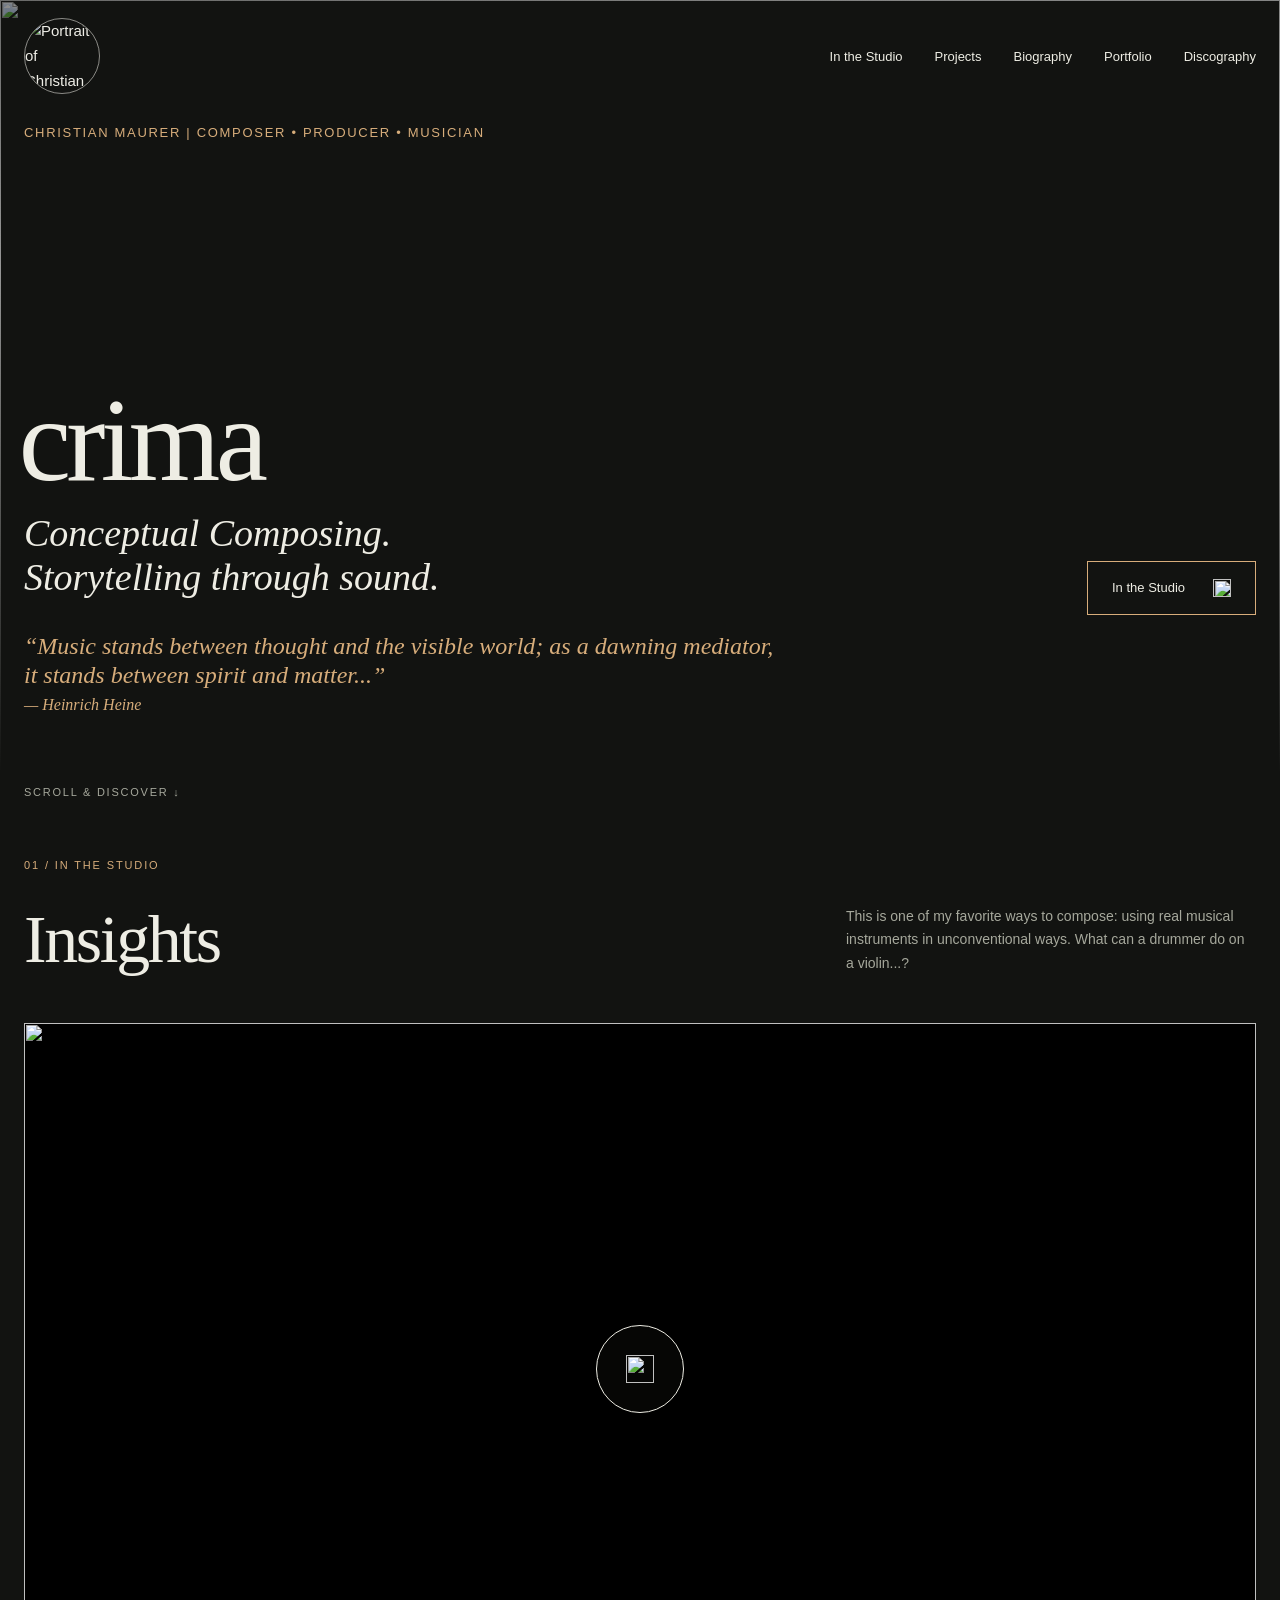
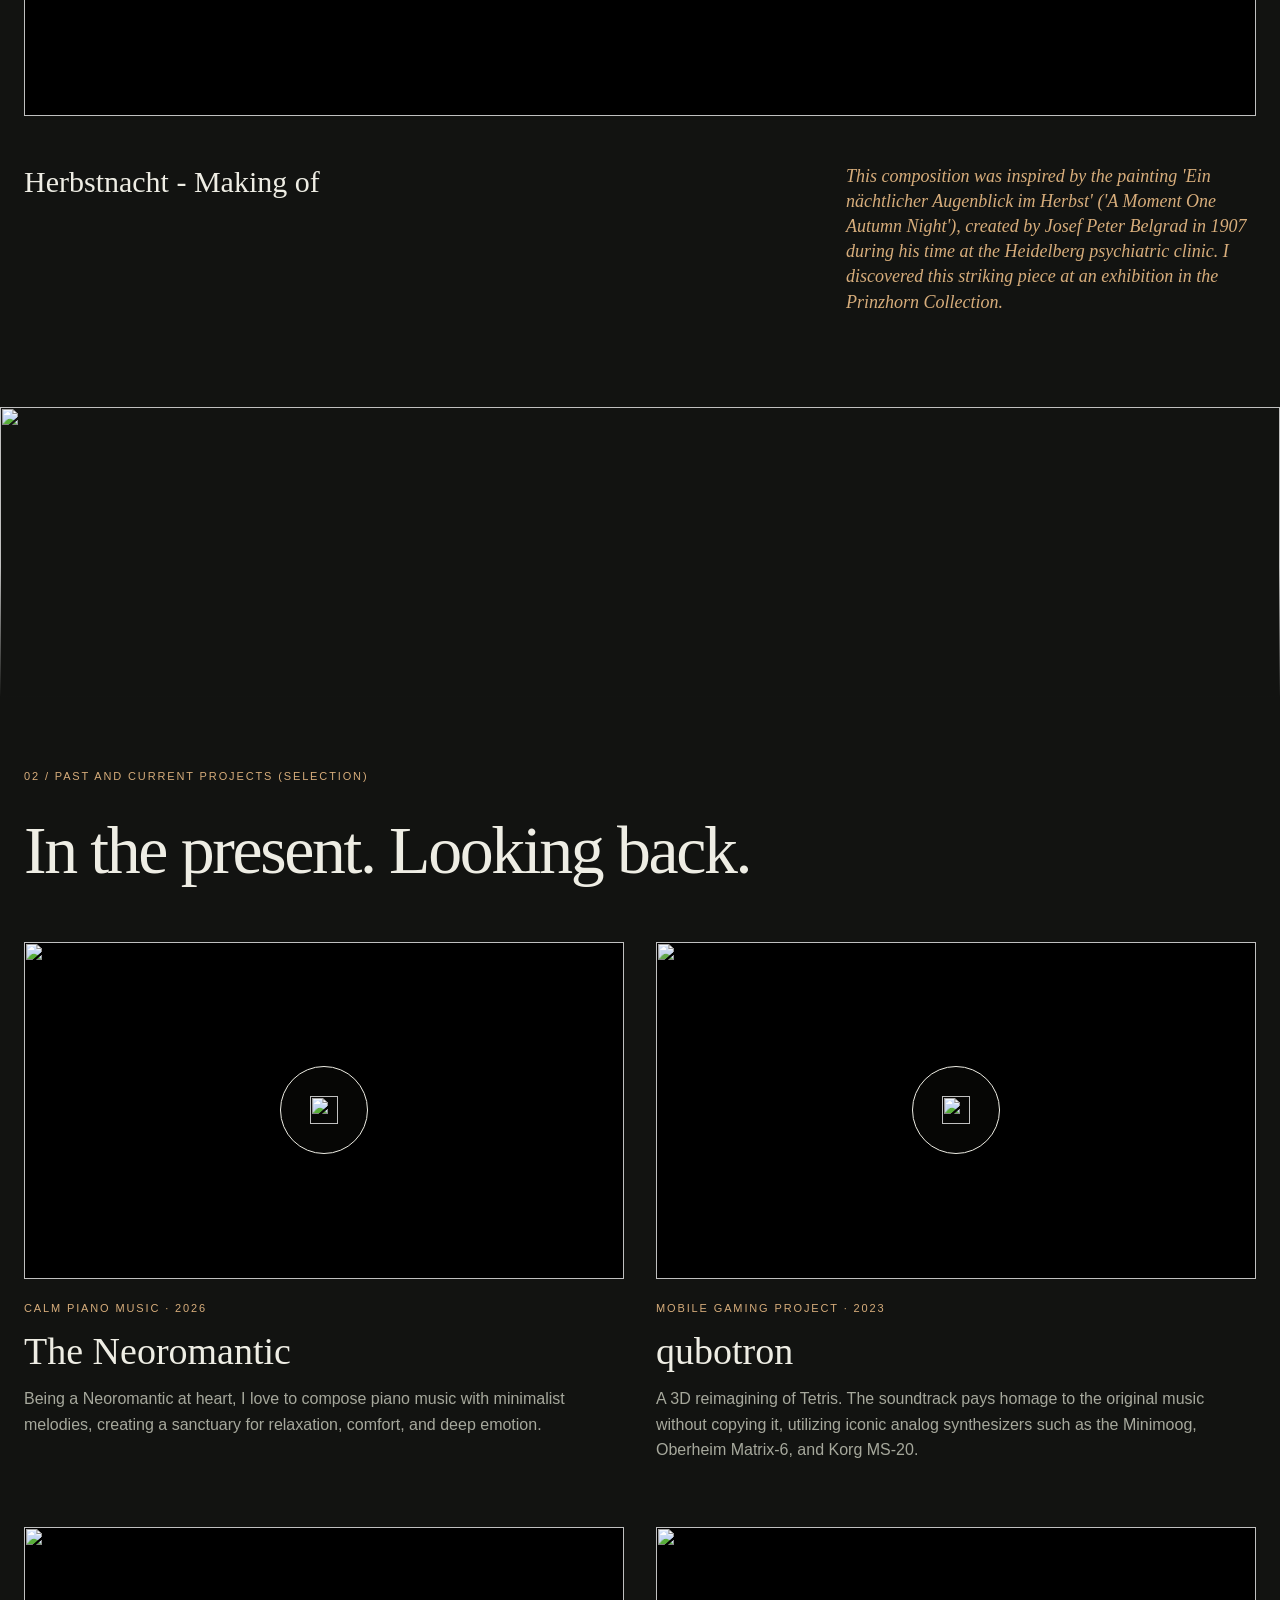
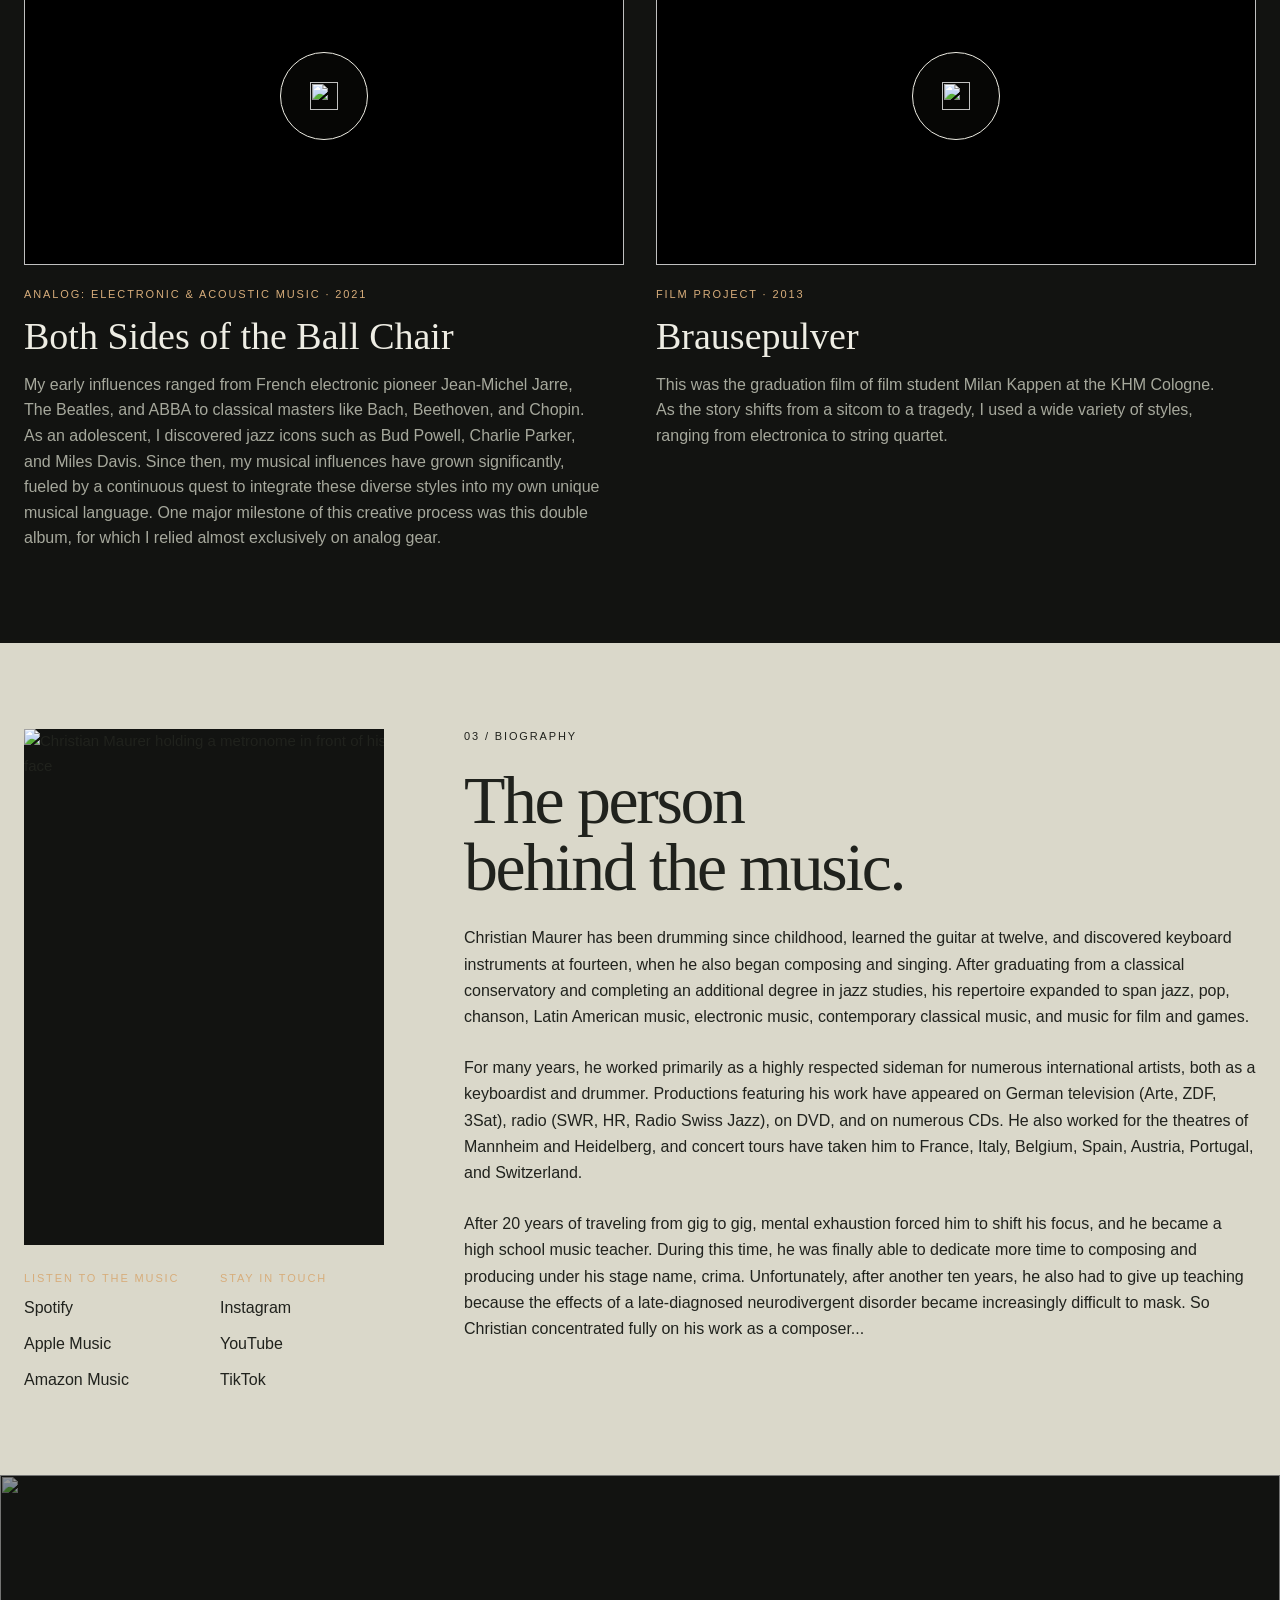
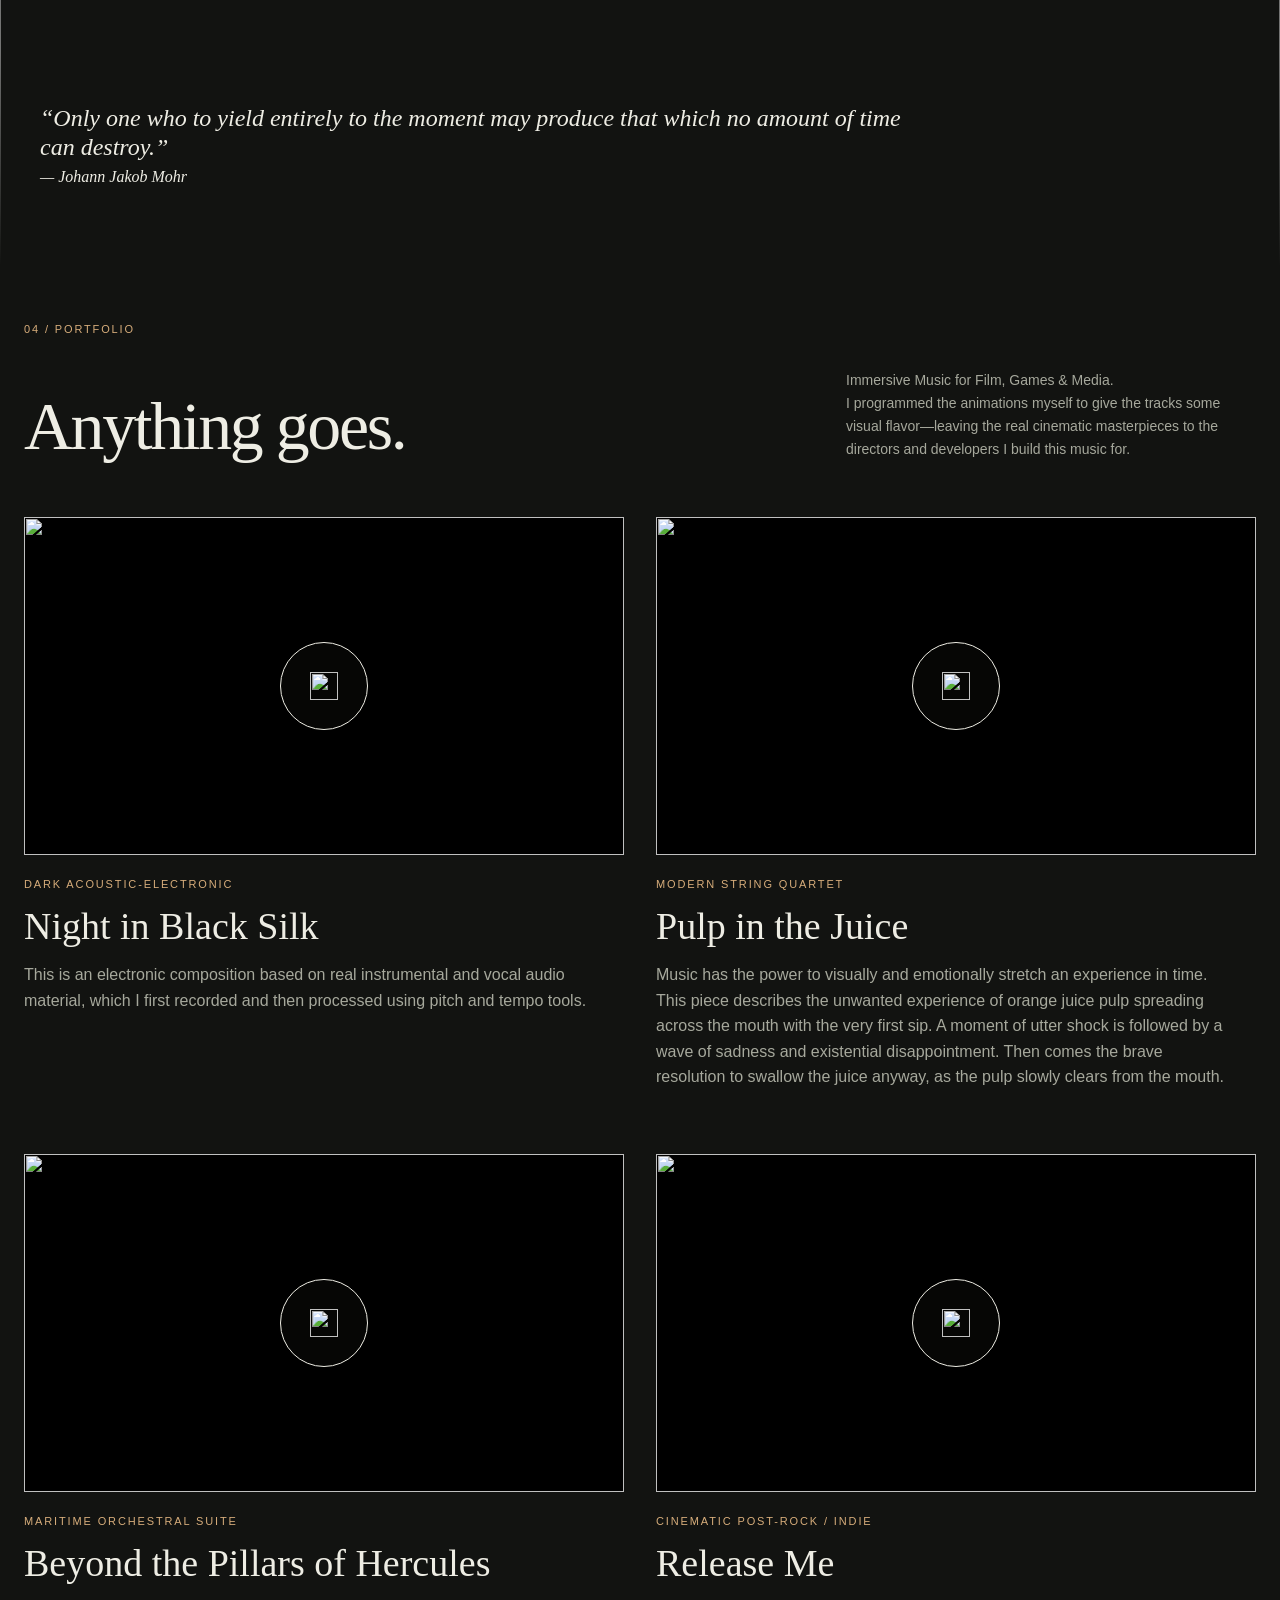
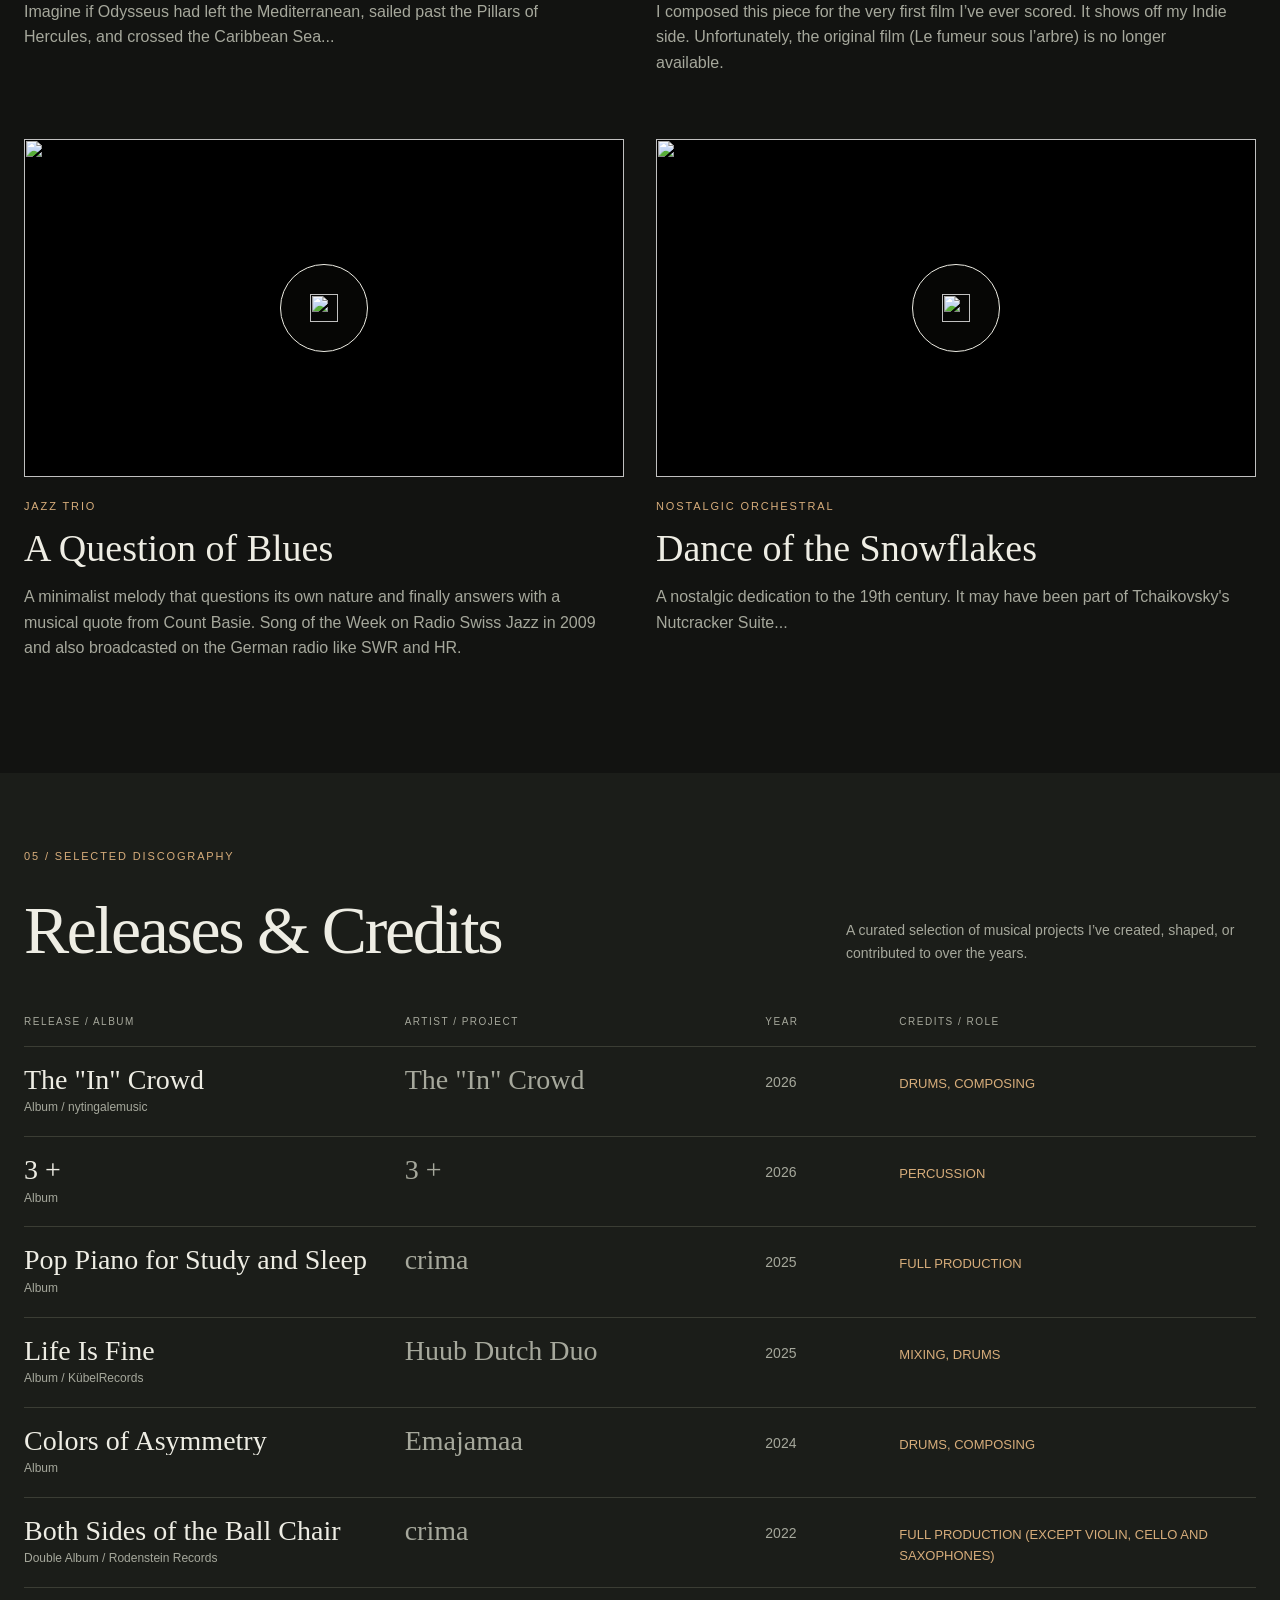
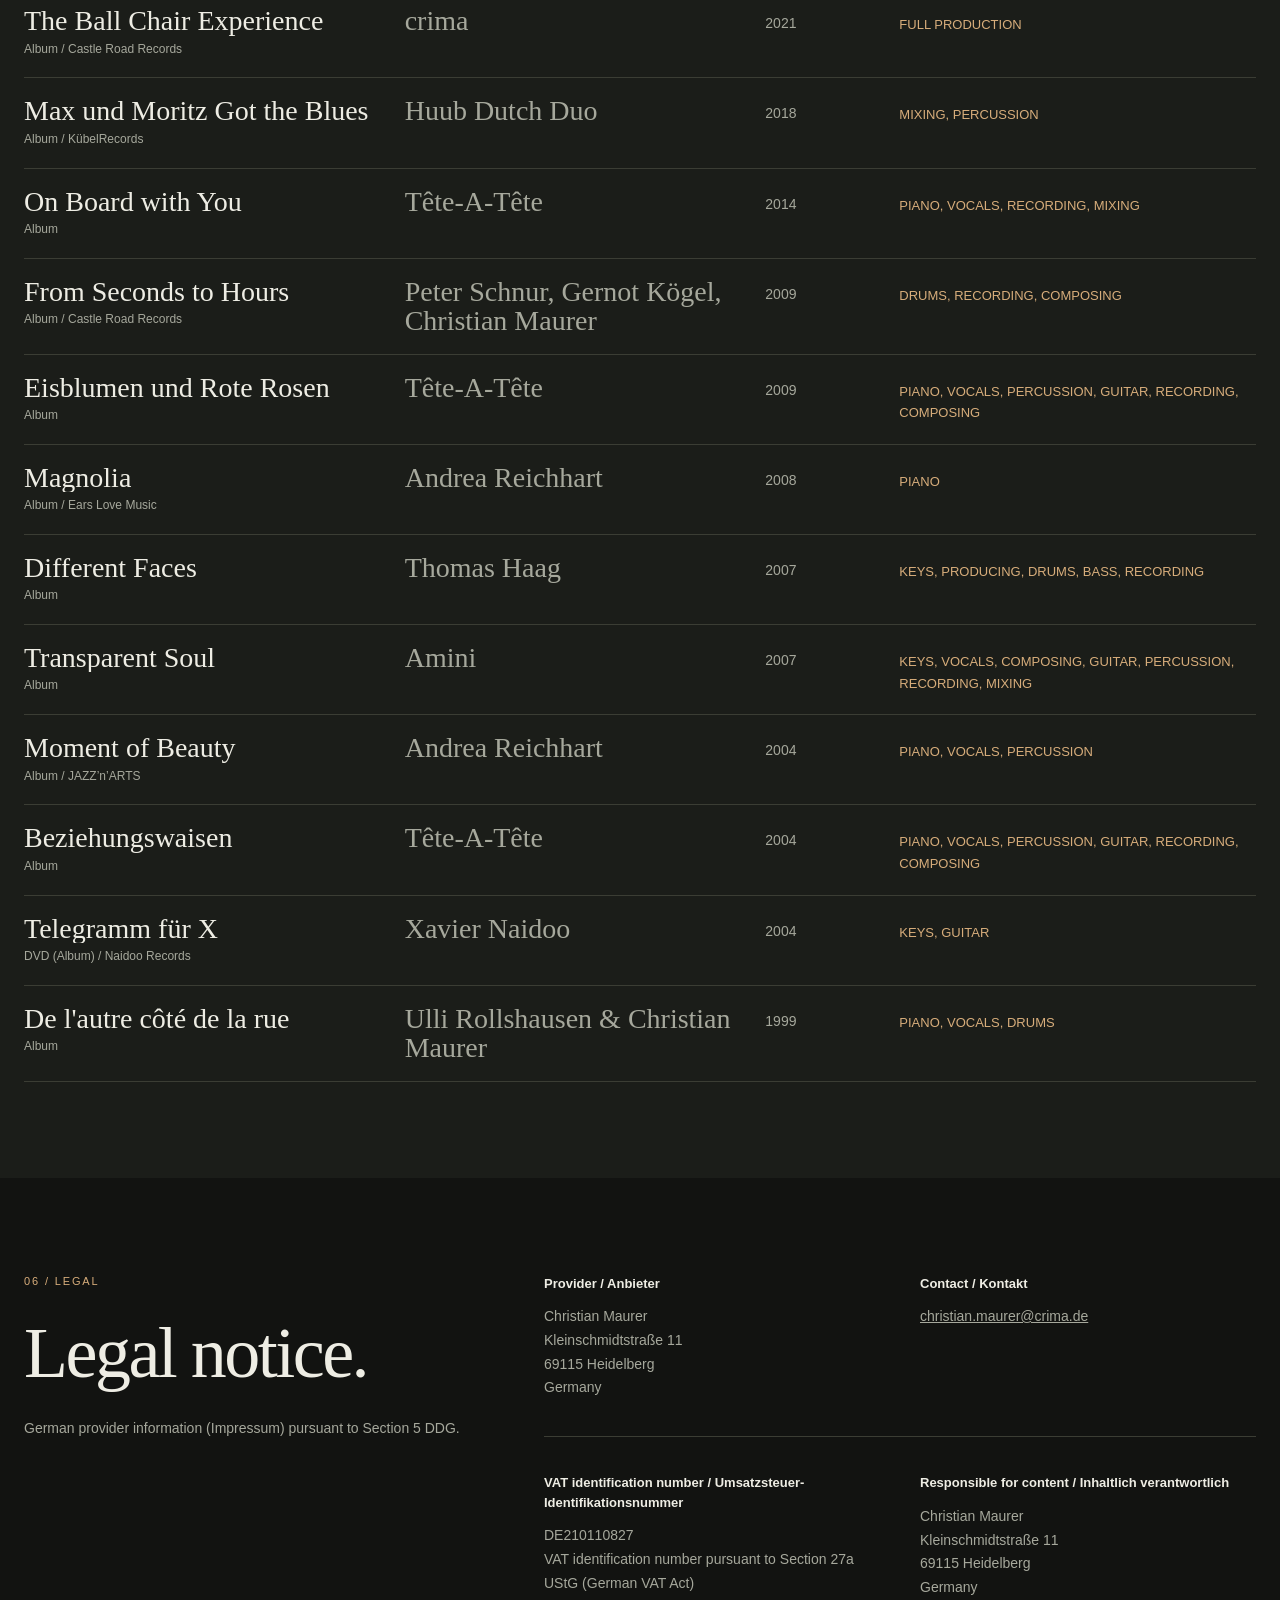
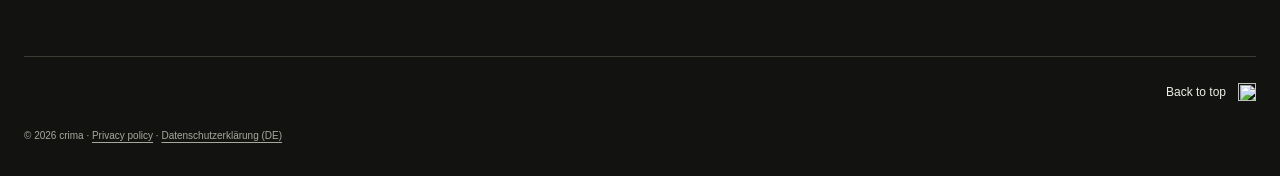
==== index.html @ 65643d14 "Add temporary website preview Co-authored-by: Copilot <223556219+Copilot@users.noreply.github.com>" ====
<!doctype html>
<html lang="en">
  <head>
    <meta charset="utf-8">
    <meta name="viewport" content="width=device-width, initial-scale=1">
    <meta name="theme-color" content="#121311">
    <meta name="description" content="Personal music portfolio — conceptual composing and storytelling through sound.">
    <title>crima — Conceptual Composing. Storytelling through sound.</title>
    <link rel="stylesheet" href="styles.css?v=10">
    <script src="script.js" defer></script>
  </head>
  <body>
    <a class="skip-link" href="#inhalt">Zum Inhalt springen</a>

    <header class="hero" id="start" lang="en">
      <img class="hero__image" src="assets/hero-crima.jpg" alt="" fetchpriority="high">
      <div class="hero__shade" aria-hidden="true"></div>
      <div class="container hero__container">
        <nav class="navigation" aria-label="Hauptnavigation">
          <a class="brand" href="#start" aria-label="crima — back to top">
            <img class="brand__portrait" src="assets/crima-logo-portrait.jpg" alt="Portrait of Christian Maurer" width="768" height="1002">
          </a>
          <button class="menu-toggle" type="button" aria-expanded="false" aria-controls="primary-navigation">
            <span class="menu-toggle__label">Menu</span>
            <span class="menu-toggle__icon" aria-hidden="true"></span>
          </button>
          <ul class="navigation__links" id="primary-navigation">
            <li><a href="#film">In the Studio</a></li>
            <li><a href="#projekte">Projects</a></li>
            <li><a href="#bio">Biography</a></li>
            <li><a href="#werke">Portfolio</a></li>
            <li><a href="#diskografie">Discography</a></li>
          </ul>
        </nav>

        <div class="hero__meta">
          <p class="eyebrow">Christian Maurer | Composer • Producer • Musician</p>
        </div>

        <div class="hero__content">
          <h1>crima</h1>
          <div class="hero__intro">
            <p class="hero__tagline">Conceptual Composing.<br>Storytelling through sound.</p>
            <a class="outline-link" href="#film">
              <span>In the Studio</span>
              <img src="assets/arrow-down.svg" alt="" width="18" height="18">
            </a>
          </div>
          <blockquote class="hero__quote">
            <p>“Music stands between thought and the visible world; as a dawning mediator, it stands between spirit and matter...”</p>
            <cite>— Heinrich Heine</cite>
          </blockquote>
        </div>

        <div class="hero__footer">
          <p class="eyebrow">Scroll &amp; discover ↓</p>
        </div>
      </div>
    </header>

    <main id="inhalt">
      <section class="section film-section" id="film" aria-labelledby="film-title">
        <div class="container section__inner">
          <div class="section-heading">
            <div class="section-heading__meta">
              <p class="eyebrow">01 / In the Studio</p>
            </div>
            <div class="section-heading__body">
              <h2 id="film-title">Insights</h2>
              <p class="section-heading__summary">This is one of my favorite ways to compose: using real musical instruments in unconventional ways. What can a drummer do on a violin...?</p>
            </div>
          </div>

          <figure class="video-card video-card--feature">
            <iframe
              class="video-card__embed"
              src="about:blank"
              data-src="https://www.youtube-nocookie.com/embed/HlyCycXH5Bg?si=7YZb_RPiESC3hC47"
              title="In the Studio — Christian Maurer"
              loading="lazy"
              referrerpolicy="strict-origin-when-cross-origin"
              allow="accelerometer; autoplay; clipboard-write; encrypted-media; gyroscope; picture-in-picture; web-share"
              allowfullscreen
            ></iframe>
            <button class="video-card__poster" type="button" aria-label="Herbstnacht - Making of abspielen">
              <img class="video-card__poster-image" src="assets/herbstnacht-thumbnail.jpg" alt="">
              <span class="video-card__poster-play" aria-hidden="true">
                <img src="assets/play.svg" alt="" width="28" height="28">
              </span>
            </button>
          </figure>

          <div class="film-description">
            <h3>Herbstnacht - Making of</h3>
            <p>This composition was inspired by the painting 'Ein nächtlicher Augenblick im Herbst' ('A Moment One Autumn Night'), created by Josef Peter Belgrad in 1907 during his time at the Heidelberg psychiatric clinic. I discovered this striking piece at an exhibition in the Prinzhorn Collection.</p>
          </div>
        </div>
      </section>

      <div class="studio-transition" aria-hidden="true">
        <img src="assets/studio-transition.jpg" alt="" loading="lazy">
      </div>

      <section class="projects-section" id="projekte" aria-labelledby="projects-title">
        <div class="container section section__inner project-overview">
          <div class="section-heading">
            <div class="section-heading__meta">
              <p class="eyebrow">02 / Past and current projects (selection)</p>
            </div>
            <div class="section-heading__body">
              <h2 id="projects-title">In the present. Looking back.</h2>
            </div>
          </div>

          <div class="card-grid">
            <article class="project-card">
              <figure class="video-card">
                <iframe
                  class="video-card__embed"
                  src="about:blank"
                  data-src="https://www.youtube-nocookie.com/embed/videoseries?si=hW_vy3C_l1W6oaj1&amp;list=PLBEN4zShga_C89szxIRHgNmx0QFlZnbOr"
                  title="The Neoromantic — calm piano music playlist"
                  loading="lazy"
                  referrerpolicy="strict-origin-when-cross-origin"
                  allow="accelerometer; autoplay; clipboard-write; encrypted-media; gyroscope; picture-in-picture; web-share"
                  allowfullscreen
                ></iframe>
                <img class="video-card__image" src="assets/neoromantic-preview.jpg" alt="" loading="lazy">
                <div class="video-card__shade" aria-hidden="true"></div>
                <p class="video-card__source"><span class="status-dot" aria-hidden="true"></span>YouTube · Playlist</p>
                <button class="video-card__poster video-card__poster--neoromantic" type="button" aria-label="Play The Neoromantic playlist">
                  <img class="video-card__poster-image" src="assets/neoromantic-preview.jpg" alt="">
                  <span class="video-card__poster-play" aria-hidden="true">
                    <img src="assets/play.svg" alt="" width="28" height="28">
                  </span>
                </button>
                <figcaption class="video-card__caption">
                  <span>Calm piano music</span>
                  <span class="accent">Play playlist</span>
                </figcaption>
              </figure>
              <div class="project-card__copy">
                <p class="eyebrow accent">calm piano music · 2026</p>
                <h3>The Neoromantic</h3>
                <p>Being a Neoromantic at heart, I love to compose piano music with minimalist melodies, creating a sanctuary for relaxation, comfort, and deep emotion.</p>
              </div>
            </article>
            <article class="project-card">
              <figure class="video-card">
                <iframe
                  class="video-card__embed"
                  src="about:blank"
                  data-src="https://www.youtube-nocookie.com/embed/ZngBzeOWm5U?si=WCOt0dvS9oBXaQ9X"
                  title="qubotron — 3D Tetris gameplay"
                  loading="lazy"
                  referrerpolicy="strict-origin-when-cross-origin"
                  allow="accelerometer; autoplay; clipboard-write; encrypted-media; gyroscope; picture-in-picture; web-share"
                  allowfullscreen
                ></iframe>
                <button class="video-card__poster video-card__poster--qubotron" type="button" aria-label="Play qubotron video">
                  <img class="video-card__poster-image" src="assets/qubotron-gameplay-preview.jpg" alt="">
                  <span class="video-card__poster-play" aria-hidden="true">
                    <img src="assets/play.svg" alt="" width="28" height="28">
                  </span>
                </button>
              </figure>
              <div class="project-card__copy">
                <p class="eyebrow accent">mobile gaming project · 2023</p>
                <h3>qubotron</h3>
                <p>A 3D reimagining of Tetris. The soundtrack pays homage to the original music without copying it, utilizing iconic analog synthesizers such as the Minimoog, Oberheim Matrix-6, and Korg MS-20.</p>
              </div>
            </article>
            <article class="project-card">
              <figure class="video-card">
                <iframe
                  class="video-card__embed"
                  src="about:blank"
                  data-src="https://www.youtube-nocookie.com/embed/fP5TuB0B-_c?si=sFOogMcaSspt3-tk"
                  title="Both Sides of the Ball Chair — electronic and acoustic music"
                  loading="lazy"
                  referrerpolicy="strict-origin-when-cross-origin"
                  allow="accelerometer; autoplay; clipboard-write; encrypted-media; gyroscope; picture-in-picture; web-share"
                  allowfullscreen
                ></iframe>
                <button class="video-card__poster video-card__poster--ball-chair" type="button" aria-label="Play Both Sides of the Ball Chair">
                  <img class="video-card__poster-image" src="assets/both-sides-ms-20-thumbnail.jpg" alt="">
                  <span class="video-card__poster-play" aria-hidden="true">
                    <img src="assets/play.svg" alt="" width="28" height="28">
                  </span>
                </button>
              </figure>
              <div class="project-card__copy">
                <p class="eyebrow accent">Analog: Electronic &amp; Acoustic Music · 2021</p>
                <h3>Both Sides of the Ball Chair</h3>
                <p>My early influences ranged from French electronic pioneer Jean-Michel Jarre, The Beatles, and ABBA to classical masters like Bach, Beethoven, and Chopin. As an adolescent, I discovered jazz icons such as Bud Powell, Charlie Parker, and Miles Davis. Since then, my musical influences have grown significantly, fueled by a continuous quest to integrate these diverse styles into my own unique musical language. One major milestone of this creative process was this double album, for which I relied almost exclusively on analog gear.</p>
              </div>
            </article>
            <article class="project-card">
              <figure class="video-card">
                <iframe
                  class="video-card__embed"
                  src="about:blank"
                  data-src="https://www.youtube-nocookie.com/embed/ZOu_hsJtf1M?si=MnjaZA000zxfHxPE"
                  title="Brausepulver — film project"
                  loading="lazy"
                  referrerpolicy="strict-origin-when-cross-origin"
                  allow="accelerometer; autoplay; clipboard-write; encrypted-media; gyroscope; picture-in-picture; web-share"
                  allowfullscreen
                ></iframe>
                <button class="video-card__poster video-card__poster--brausepulver" type="button" aria-label="Play Brausepulver">
                  <img class="video-card__poster-image" src="assets/brausepulver-thumbnail.jpg" alt="">
                  <span class="video-card__poster-play" aria-hidden="true">
                    <img src="assets/play.svg" alt="" width="28" height="28">
                  </span>
                </button>
              </figure>
              <div class="project-card__copy">
                <p class="eyebrow accent">film project · 2013</p>
                <h3>Brausepulver</h3>
                <p>This was the graduation film of film student Milan Kappen at the KHM Cologne. As the story shifts from a sitcom to a tragedy, I used a wide variety of styles, ranging from electronica to string quartet.</p>
              </div>
            </article>
          </div>
        </div>
      </section>

      <section class="bio-section" id="bio" aria-labelledby="bio-title">
        <div class="container bio-section__inner">
          <div class="bio-section__visual">
            <figure class="portrait">
              <img src="assets/bio-portrait-metrum.jpg" alt="Christian Maurer holding a metronome in front of his face" loading="lazy">
            </figure>
            <div class="bio-section__links">
              <div class="platform-groups">
                <div>
                  <h3 class="eyebrow">Listen to the music</h3>
                  <ul class="platform-list" aria-label="Streaming platforms">
                    <li><a href="https://open.spotify.com/intl-de/artist/08cKqXYDHUqnKJzHwQuXWi?si=9sCFhIEXRrGIAS50RWeADA" target="_blank" rel="noopener noreferrer"><span>Spotify</span><img src="assets/arrow-up-right.svg" alt="" width="17" height="17"></a></li>
                    <li><a href="https://music.apple.com/us/artist/crima/275674309" target="_blank" rel="noopener noreferrer"><span>Apple Music</span><img src="assets/arrow-up-right.svg" alt="" width="17" height="17"></a></li>
                    <li><a href="https://music.amazon.com.mx/artists/B09BTHNRNM/crima" target="_blank" rel="noopener noreferrer"><span>Amazon Music</span><img src="assets/arrow-up-right.svg" alt="" width="17" height="17"></a></li>
                  </ul>
                </div>
                <div>
                  <h3 class="eyebrow">Stay in touch</h3>
                  <ul class="platform-list" aria-label="Social media">
                    <li><a href="https://www.instagram.com/crimamusic/" target="_blank" rel="noopener noreferrer"><span>Instagram</span><img src="assets/arrow-up-right.svg" alt="" width="17" height="17"></a></li>
                    <li><a href="https://www.youtube.com/@crimamusic" target="_blank" rel="noopener noreferrer"><span>YouTube</span><img src="assets/arrow-up-right.svg" alt="" width="17" height="17"></a></li>
                    <li><a href="https://www.tiktok.com/@crimamusic" target="_blank" rel="noopener noreferrer"><span>TikTok</span><img src="assets/arrow-up-right.svg" alt="" width="17" height="17"></a></li>
                  </ul>
                </div>
              </div>
            </div>
          </div>

          <div class="bio-copy">
            <p class="eyebrow">03 / Biography</p>
            <h2 id="bio-title">The person<br>behind the music.</h2>
            <p>Christian Maurer has been drumming since childhood, learned the guitar at twelve, and discovered keyboard instruments at fourteen, when he also began composing and singing. After graduating from a classical conservatory and completing an additional degree in jazz studies, his repertoire expanded to span jazz, pop, chanson, Latin American music, electronic music, contemporary classical music, and music for film and games.</p>
            <p>For many years, he worked primarily as a highly respected sideman for numerous international artists, both as a keyboardist and drummer. Productions featuring his work have appeared on German television (Arte, ZDF, 3Sat), radio (SWR, HR, Radio Swiss Jazz), on DVD, and on numerous CDs. He also worked for the theatres of Mannheim and Heidelberg, and concert tours have taken him to France, Italy, Belgium, Spain, Austria, Portugal, and Switzerland.</p>
            <p>After 20 years of traveling from gig to gig, mental exhaustion forced him to shift his focus, and he became a high school music teacher. During this time, he was finally able to dedicate more time to composing and producing under his stage name, crima. Unfortunately, after another ten years, he also had to give up teaching because the effects of a late-diagnosed neurodivergent disorder became increasingly difficult to mask. So Christian concentrated fully on his work as a composer...</p>
          </div>
        </div>
      </section>

      <div class="interlude">
        <img class="interlude__image" src="assets/sound-banner.jpg" alt="" loading="lazy">
        <div class="interlude__shade" aria-hidden="true"></div>
        <div class="container interlude__content">
          <blockquote class="hero__quote interlude__quote">
            <p>“Only one who to yield entirely to the moment may produce that which no amount of time can destroy.”</p>
            <cite>— Johann Jakob Mohr</cite>
          </blockquote>
        </div>
      </div>

      <section class="section section__inner works-section" id="werke" aria-labelledby="works-title">
        <div class="container">
          <div class="section-heading">
            <div class="section-heading__meta">
              <p class="eyebrow">04 / Portfolio</p>
            </div>
            <div class="section-heading__body">
              <h2 id="works-title">Anything goes.</h2>
              <p class="section-heading__summary">Immersive Music for Film, Games &amp; Media.<br>I programmed the animations myself to give the tracks some visual flavor—leaving the real cinematic masterpieces to the directors and developers I build this music for.</p>
            </div>
          </div>

          <div class="card-grid">
            <article class="project-card">
              <figure class="video-card">
                <iframe
                  class="video-card__embed"
                  src="about:blank"
                  data-src="https://www.youtube-nocookie.com/embed/XMqXeqB0HBg?si=u_eYEG1kHbE5R2Sp"
                  title="Night in Black Silk — Dark Acoustic-Electronic"
                  loading="lazy"
                  referrerpolicy="strict-origin-when-cross-origin"
                  allow="accelerometer; autoplay; clipboard-write; encrypted-media; gyroscope; picture-in-picture; web-share"
                  allowfullscreen
                ></iframe>
                <button class="video-card__poster" type="button" aria-label="Night in Black Silk abspielen">
                  <img class="video-card__poster-image" src="assets/night-in-black-silk-thumbnail.jpg" alt="">
                  <span class="video-card__poster-play" aria-hidden="true">
                    <img src="assets/play.svg" alt="" width="28" height="28">
                  </span>
                </button>
              </figure>
              <div class="project-card__copy">
                <p class="eyebrow accent">Dark Acoustic-Electronic</p>
                <h3>Night in Black Silk</h3>
                <p>This is an electronic composition based on real instrumental and vocal audio material, which I first recorded and then processed using pitch and tempo tools.</p>
              </div>
            </article>
            <article class="project-card">
              <figure class="video-card">
                <iframe
                  class="video-card__embed"
                  src="about:blank"
                  data-src="https://www.youtube-nocookie.com/embed/fqhdNePhz5o?si=P7pBH157rnT1YKH2"
                  title="Pulp in the Juice — Modern String Quartet"
                  loading="lazy"
                  referrerpolicy="strict-origin-when-cross-origin"
                  allow="accelerometer; autoplay; clipboard-write; encrypted-media; gyroscope; picture-in-picture; web-share"
                  allowfullscreen
                ></iframe>
                <button class="video-card__poster" type="button" aria-label="Pulp in the Juice abspielen">
                  <img class="video-card__poster-image" src="assets/pulp-in-the-juice-thumbnail.jpg" alt="">
                  <span class="video-card__poster-play" aria-hidden="true">
                    <img src="assets/play.svg" alt="" width="28" height="28">
                  </span>
                </button>
              </figure>
              <div class="project-card__copy">
                <p class="eyebrow accent">Modern String Quartet</p>
                <h3>Pulp in the Juice</h3>
                <p>Music has the power to visually and emotionally stretch an experience in time. This piece describes the unwanted experience of orange juice pulp spreading across the mouth with the very first sip. A moment of utter shock is followed by a wave of sadness and existential disappointment. Then comes the brave resolution to swallow the juice anyway, as the pulp slowly clears from the mouth.</p>
              </div>
            </article>
            <article class="project-card">
              <figure class="video-card">
                <iframe
                  class="video-card__embed"
                  src="about:blank"
                  data-src="https://www.youtube-nocookie.com/embed/-OiRUxR19DI?si=MZzasuYtX9lMfqqX"
                  title="Beyond the Pillars of Hercules — Maritime Orchestral Suite"
                  loading="lazy"
                  referrerpolicy="strict-origin-when-cross-origin"
                  allow="accelerometer; autoplay; clipboard-write; encrypted-media; gyroscope; picture-in-picture; web-share"
                  allowfullscreen
                ></iframe>
                <button class="video-card__poster" type="button" aria-label="Beyond the Pillars of Hercules abspielen">
                  <img class="video-card__poster-image" src="assets/beyond-pillars-thumbnail.jpg" alt="">
                  <span class="video-card__poster-play" aria-hidden="true">
                    <img src="assets/play.svg" alt="" width="28" height="28">
                  </span>
                </button>
              </figure>
              <div class="project-card__copy">
                <p class="eyebrow accent">Maritime Orchestral Suite</p>
                <h3>Beyond the Pillars of Hercules</h3>
                <p>Imagine if Odysseus had left the Mediterranean, sailed past the Pillars of Hercules, and crossed the Caribbean Sea...</p>
              </div>
            </article>
            <article class="project-card">
              <figure class="video-card">
                <iframe
                  class="video-card__embed"
                  src="about:blank"
                  data-src="https://www.youtube-nocookie.com/embed/yft1EIkw4ms?si=k2Jp8ZVxXgtMzRPT"
                  title="Release Me — Cinematic Post-Rock / Indie"
                  loading="lazy"
                  referrerpolicy="strict-origin-when-cross-origin"
                  allow="accelerometer; autoplay; clipboard-write; encrypted-media; gyroscope; picture-in-picture; web-share"
                  allowfullscreen
                ></iframe>
                <button class="video-card__poster" type="button" aria-label="Release Me abspielen">
                  <img class="video-card__poster-image" src="assets/release-me-thumbnail.jpg" alt="">
                  <span class="video-card__poster-play" aria-hidden="true">
                    <img src="assets/play.svg" alt="" width="28" height="28">
                  </span>
                </button>
              </figure>
              <div class="project-card__copy">
                <p class="eyebrow accent">Cinematic Post-Rock / Indie</p>
                <h3>Release Me</h3>
                <p>I composed this piece for the very first film I’ve ever scored. It shows off my Indie side. Unfortunately, the original film (Le fumeur sous l’arbre) is no longer available.</p>
              </div>
            </article>
            <article class="project-card">
              <figure class="video-card">
                <iframe
                  class="video-card__embed"
                  src="about:blank"
                  data-src="https://www.youtube-nocookie.com/embed/j0oCb1ohF7o?si=sFkY-ZP7q_lXfmsw"
                  title="A Question of Blues — Jazz Trio"
                  loading="lazy"
                  referrerpolicy="strict-origin-when-cross-origin"
                  allow="accelerometer; autoplay; clipboard-write; encrypted-media; gyroscope; picture-in-picture; web-share"
                  allowfullscreen
                ></iframe>
                <button class="video-card__poster" type="button" aria-label="A Question of Blues abspielen">
                  <img class="video-card__poster-image" src="assets/a-question-of-blues-thumbnail.jpg" alt="">
                  <span class="video-card__poster-play" aria-hidden="true">
                    <img src="assets/play.svg" alt="" width="28" height="28">
                  </span>
                </button>
              </figure>
              <div class="project-card__copy">
                <p class="eyebrow accent">Jazz Trio</p>
                <h3>A Question of Blues</h3>
                <p>A minimalist melody that questions its own nature and finally answers with a musical quote from Count Basie. Song of the Week on Radio Swiss Jazz in 2009 and also broadcasted on the German radio like SWR and HR.</p>
              </div>
            </article>
            <article class="project-card">
              <figure class="video-card">
                <iframe
                  class="video-card__embed"
                  src="about:blank"
                  data-src="https://www.youtube-nocookie.com/embed/eq5lkT_J9No?si=P7L-jhu9fRHeftT5"
                  title="Dance of the Snowflakes — Nostalgic Orchestral"
                  loading="lazy"
                  referrerpolicy="strict-origin-when-cross-origin"
                  allow="accelerometer; autoplay; clipboard-write; encrypted-media; gyroscope; picture-in-picture; web-share"
                  allowfullscreen
                ></iframe>
                <button class="video-card__poster" type="button" aria-label="Dance of the Snowflakes abspielen">
                  <img class="video-card__poster-image" src="assets/dance-of-the-snowflakes-thumbnail.jpg" alt="">
                  <span class="video-card__poster-play" aria-hidden="true">
                    <img src="assets/play.svg" alt="" width="28" height="28">
                  </span>
                </button>
              </figure>
              <div class="project-card__copy">
                <p class="eyebrow accent">Nostalgic Orchestral</p>
                <h3>Dance of the Snowflakes</h3>
                <p>A nostalgic dedication to the 19th century. It may have been part of Tchaikovsky's Nutcracker Suite...</p>
              </div>
            </article>
          </div>

        </div>
      </section>

      <section class="discography-section" id="diskografie" aria-labelledby="discography-title">
        <div class="container section section__inner">
          <div class="section-heading">
            <div class="section-heading__meta">
              <p class="eyebrow">05 / Selected Discography</p>
            </div>
            <div class="section-heading__body">
              <h2 id="discography-title">Releases &amp; Credits</h2>
              <p class="section-heading__summary">A curated selection of musical projects I’ve created, shaped, or contributed to over the years.</p>
            </div>
          </div>

          <div class="release-list" role="table" aria-label="Selected releases and credits">
            <div class="release-list__header" role="row">
              <span role="columnheader">Release / Album</span>
              <span role="columnheader">Artist / Project</span>
              <span role="columnheader">Year</span>
              <span role="columnheader">Credits / Role</span>
            </div>
            <article class="release" role="row">
              <div class="release__title" role="cell">
                <div><h3>The "In" Crowd</h3><p>Album / nytingalemusic</p></div>
              </div>
              <p class="release__artist" role="cell">The "In" Crowd</p>
              <p role="cell">2026</p>
              <span class="release__credits" role="cell">drums, composing</span>
            </article>
            <article class="release" role="row">
              <div class="release__title" role="cell">
                <div><h3>3 +</h3><p>Album</p></div>
              </div>
              <p class="release__artist" role="cell">3 +</p>
              <p role="cell">2026</p>
              <span class="release__credits" role="cell">percussion</span>
            </article>
            <article class="release" role="row">
              <div class="release__title" role="cell">
                <div><h3>Pop Piano for Study and Sleep</h3><p>Album</p></div>
              </div>
              <p class="release__artist" role="cell">crima</p>
              <p role="cell">2025</p>
              <span class="release__credits" role="cell">Full production</span>
            </article>
            <article class="release" role="row">
              <div class="release__title" role="cell">
                <div><h3>Life Is Fine</h3><p>Album / KübelRecords</p></div>
              </div>
              <p class="release__artist" role="cell">Huub Dutch Duo</p>
              <p role="cell">2025</p>
              <span class="release__credits" role="cell">Mixing, Drums</span>
            </article>
            <article class="release" role="row">
              <div class="release__title" role="cell">
                <div><h3>Colors of Asymmetry</h3><p>Album</p></div>
              </div>
              <p class="release__artist" role="cell">Emajamaa</p>
              <p role="cell">2024</p>
              <span class="release__credits" role="cell">drums, composing</span>
            </article>
            <article class="release" role="row">
              <div class="release__title" role="cell">
                <div><h3>Both Sides of the Ball Chair</h3><p>Double Album / Rodenstein Records</p></div>
              </div>
              <p class="release__artist" role="cell">crima</p>
              <p role="cell">2022</p>
              <span class="release__credits" role="cell">Full Production (except violin, cello and saxophones)</span>
            </article>
            <article class="release" role="row">
              <div class="release__title" role="cell">
                <div><h3>The Ball Chair Experience</h3><p>Album / Castle Road Records</p></div>
              </div>
              <p class="release__artist" role="cell">crima</p>
              <p role="cell">2021</p>
              <span class="release__credits" role="cell">Full production</span>
            </article>
            <article class="release" role="row">
              <div class="release__title" role="cell">
                <div><h3>Max und Moritz Got the Blues</h3><p>Album / KübelRecords</p></div>
              </div>
              <p class="release__artist" role="cell">Huub Dutch Duo</p>
              <p role="cell">2018</p>
              <span class="release__credits" role="cell">Mixing, Percussion</span>
            </article>
            <article class="release" role="row">
              <div class="release__title" role="cell">
                <div><h3>On Board with You</h3><p>Album</p></div>
              </div>
              <p class="release__artist" role="cell">Tête-A-Tête</p>
              <p role="cell">2014</p>
              <span class="release__credits" role="cell">piano, vocals, recording, mixing</span>
            </article>
            <article class="release" role="row">
              <div class="release__title" role="cell">
                <div><h3>From Seconds to Hours</h3><p>Album / Castle Road Records</p></div>
              </div>
              <p class="release__artist" role="cell">Peter Schnur, Gernot Kögel, Christian Maurer</p>
              <p role="cell">2009</p>
              <span class="release__credits" role="cell">drums, recording, composing</span>
            </article>
            <article class="release" role="row">
              <div class="release__title" role="cell">
                <div><h3>Eisblumen und Rote Rosen</h3><p>Album</p></div>
              </div>
              <p class="release__artist" role="cell">Tête-A-Tête</p>
              <p role="cell">2009</p>
              <span class="release__credits" role="cell">piano, vocals, percussion, guitar, recording, composing</span>
            </article>
            <article class="release" role="row">
              <div class="release__title" role="cell">
                <div><h3>Magnolia</h3><p>Album / Ears Love Music</p></div>
              </div>
              <p class="release__artist" role="cell">Andrea Reichhart</p>
              <p role="cell">2008</p>
              <span class="release__credits" role="cell">piano</span>
            </article>
            <article class="release" role="row">
              <div class="release__title" role="cell">
                <div><h3>Different Faces</h3><p>Album</p></div>
              </div>
              <p class="release__artist" role="cell">Thomas Haag</p>
              <p role="cell">2007</p>
              <span class="release__credits" role="cell">keys, producing, drums, bass, recording</span>
            </article>
            <article class="release" role="row">
              <div class="release__title" role="cell">
                <div><h3>Transparent Soul</h3><p>Album</p></div>
              </div>
              <p class="release__artist" role="cell">Amini</p>
              <p role="cell">2007</p>
              <span class="release__credits" role="cell">keys, vocals, composing, guitar, percussion, recording, mixing</span>
            </article>
            <article class="release" role="row">
              <div class="release__title" role="cell">
                <div><h3>Moment of Beauty</h3><p>Album / JAZZ’n’ARTS</p></div>
              </div>
              <p class="release__artist" role="cell">Andrea Reichhart</p>
              <p role="cell">2004</p>
              <span class="release__credits" role="cell">piano, vocals, percussion</span>
            </article>
            <article class="release" role="row">
              <div class="release__title" role="cell">
                <div><h3>Beziehungswaisen</h3><p>Album</p></div>
              </div>
              <p class="release__artist" role="cell">Tête-A-Tête</p>
              <p role="cell">2004</p>
              <span class="release__credits" role="cell">piano, vocals, percussion, guitar, recording, composing</span>
            </article>
            <article class="release" role="row">
              <div class="release__title" role="cell">
                <div><h3>Telegramm für X</h3><p>DVD (Album) / Naidoo Records</p></div>
              </div>
              <p class="release__artist" role="cell">Xavier Naidoo</p>
              <p role="cell">2004</p>
              <span class="release__credits" role="cell">keys, guitar</span>
            </article>
            <article class="release" role="row">
              <div class="release__title" role="cell">
                <div><h3>De l'autre côté de la rue</h3><p>Album</p></div>
              </div>
              <p class="release__artist" role="cell">Ulli Rollshausen &amp; Christian Maurer</p>
              <p role="cell">1999</p>
              <span class="release__credits" role="cell">piano, vocals, drums</span>
            </article>
          </div>
        </div>
      </section>

      <footer class="footer-section" id="impressum">
        <div class="container section section__inner">
          <div class="legal-layout">
            <div class="legal-intro">
              <p class="eyebrow">06 / Legal</p>
              <h2>Legal notice.</h2>
              <p>German provider information (<span lang="de">Impressum</span>) pursuant to Section 5 DDG.</p>
            </div>

            <div class="legal-details">
              <div class="legal-grid">
                <section>
                  <h3>Provider <span lang="de">/ Anbieter</span></h3>
                  <p>Christian Maurer<br>Kleinschmidtstraße 11<br>69115 Heidelberg<br>Germany</p>
                </section>
                <section>
                  <h3>Contact <span lang="de">/ Kontakt</span></h3>
                  <p><a href="mailto:christian.maurer@crima.de">christian.maurer@crima.de</a></p>
                </section>
              </div>
              <div class="legal-grid legal-grid--ruled">
                <section>
                  <h3>VAT identification number <span lang="de">/ Umsatzsteuer-Identifikationsnummer</span></h3>
                  <p>DE210110827<br>VAT identification number pursuant to Section 27a UStG (German VAT Act)</p>
                </section>
                <section>
                  <h3>Responsible for content <span lang="de">/ Inhaltlich verantwortlich</span></h3>
                  <p>Christian Maurer<br>Kleinschmidtstraße 11<br>69115 Heidelberg<br>Germany</p>
                </section>
              </div>
            </div>
          </div>

          <div class="footer-bar">
            <a class="back-to-top" href="#start">Back to top <img src="assets/arrow-up.svg" alt="" width="18" height="18"></a>
          </div>
          <p class="footer-note">© 2026 crima · <a href="datenschutz-en.html">Privacy policy</a> · <a href="datenschutz.html">Datenschutzerklärung (DE)</a></p>
        </div>
      </footer>
    </main>
  </body>
</html>
---- styles.css ----
:root {
  color-scheme: dark;
  --ink: #121311;
  --ink-soft: #1b1d19;
  --paper: #eeede4;
  --paper-dark: #dad8ca;
  --ink-paper: #20221d;
  --muted: #a6a89c;
  --muted-dark: #64665d;
  --line: #3b3d34;
  --accent: #d7ad7b;
  --serif: "Cormorant Garamond", Georgia, serif;
  --sans: "Inter", Arial, sans-serif;
}

@font-face {
  font-family: "Cormorant Garamond";
  font-style: normal;
  font-weight: 400 500;
  font-display: swap;
  src: url("assets/fonts/cormorant-garamond-normal-latin.woff2") format("woff2");
  unicode-range: U+0000-00FF, U+0131, U+0152-0153, U+02BB-02BC, U+02C6, U+02DA, U+02DC, U+0304, U+0308, U+0329, U+2000-206F, U+20AC, U+2122, U+2191, U+2193, U+2212, U+2215, U+FEFF, U+FFFD;
}

@font-face {
  font-family: "Cormorant Garamond";
  font-style: normal;
  font-weight: 400 500;
  font-display: swap;
  src: url("assets/fonts/cormorant-garamond-normal-latin-ext.woff2") format("woff2");
  unicode-range: U+0100-02BA, U+02BD-02C5, U+02C7-02CC, U+02CE-02D7, U+02DD-02FF, U+0304, U+0308, U+0329, U+1D00-1DBF, U+1E00-1E9F, U+1EF2-1EFF, U+2020, U+20A0-20AB, U+20AD-20C4, U+2113, U+2C60-2C7F, U+A720-A7FF;
}

@font-face {
  font-family: "Cormorant Garamond";
  font-style: italic;
  font-weight: 400;
  font-display: swap;
  src: url("assets/fonts/cormorant-garamond-italic-latin.woff2") format("woff2");
  unicode-range: U+0000-00FF, U+0131, U+0152-0153, U+02BB-02BC, U+02C6, U+02DA, U+02DC, U+0304, U+0308, U+0329, U+2000-206F, U+20AC, U+2122, U+2191, U+2193, U+2212, U+2215, U+FEFF, U+FFFD;
}

@font-face {
  font-family: "Cormorant Garamond";
  font-style: italic;
  font-weight: 400;
  font-display: swap;
  src: url("assets/fonts/cormorant-garamond-italic-latin-ext.woff2") format("woff2");
  unicode-range: U+0100-02BA, U+02BD-02C5, U+02C7-02CC, U+02CE-02D7, U+02DD-02FF, U+0304, U+0308, U+0329, U+1D00-1DBF, U+1E00-1E9F, U+1EF2-1EFF, U+2020, U+20A0-20AB, U+20AD-20C4, U+2113, U+2C60-2C7F, U+A720-A7FF;
}

@font-face {
  font-family: "Inter";
  font-style: normal;
  font-weight: 400 600;
  font-display: swap;
  src: url("assets/fonts/inter-latin.woff2") format("woff2");
  unicode-range: U+0000-00FF, U+0131, U+0152-0153, U+02BB-02BC, U+02C6, U+02DA, U+02DC, U+0304, U+0308, U+0329, U+2000-206F, U+20AC, U+2122, U+2191, U+2193, U+2212, U+2215, U+FEFF, U+FFFD;
}

@font-face {
  font-family: "Inter";
  font-style: normal;
  font-weight: 400 600;
  font-display: swap;
  src: url("assets/fonts/inter-latin-ext.woff2") format("woff2");
  unicode-range: U+0100-02BA, U+02BD-02C5, U+02C7-02CC, U+02CE-02D7, U+02DD-02FF, U+0304, U+0308, U+0329, U+1D00-1DBF, U+1E00-1E9F, U+1EF2-1EFF, U+2020, U+20A0-20AB, U+20AD-20C4, U+2113, U+2C60-2C7F, U+A720-A7FF;
}

* {
  box-sizing: border-box;
}

html {
  scroll-behavior: smooth;
  scroll-padding-top: 24px;
}

body {
  margin: 0;
  background: var(--ink);
  color: var(--paper);
  font-family: var(--sans);
  font-size: 15px;
  font-weight: 400;
  line-height: 1.65;
  -webkit-font-smoothing: antialiased;
}

img {
  display: block;
  max-width: 100%;
}

a {
  color: inherit;
}

button {
  font: inherit;
}

.container {
  width: min(1280px, calc(100% - 48px));
  margin-inline: auto;
}

.skip-link {
  position: fixed;
  z-index: 20;
  top: 12px;
  left: 12px;
  padding: 10px 14px;
  transform: translateY(-160%);
  background: var(--paper);
  color: var(--ink);
}

.skip-link:focus {
  transform: translateY(0);
}

.eyebrow {
  margin: 0;
  color: var(--accent);
  font-size: 11px;
  font-weight: 500;
  letter-spacing: 0.17em;
  line-height: 1.4;
  text-transform: uppercase;
}

.muted {
  margin: 0;
  color: var(--muted);
  font-size: 13px;
}

.accent {
  color: var(--accent);
}

.hero {
  position: relative;
  min-height: 660px;
  height: min(840px, 100svh);
  overflow: hidden;
  background: var(--ink);
  isolation: isolate;
}

.hero__image,
.hero__shade {
  position: absolute;
  z-index: -1;
  inset: 0;
  width: 100%;
  height: 100%;
}

.hero__image {
  object-fit: cover;
  object-position: center 43%;
}

.hero__shade {
  background:
    linear-gradient(180deg, rgb(18 19 17 / 34%) 0%, transparent 32%, var(--ink) 92%),
    linear-gradient(90deg, rgb(18 19 17 / 24%), transparent 72%);
}

.hero__container {
  position: relative;
  display: flex;
  height: 100%;
  min-height: inherit;
  flex-direction: column;
}

.navigation {
  display: flex;
  min-height: 112px;
  align-items: center;
  justify-content: space-between;
}

.brand {
  display: inline-flex;
  align-items: center;
  gap: 12px;
  color: inherit;
  text-decoration: none;
}

.brand__portrait {
  display: block;
  width: 76px;
  height: 76px;
  flex: 0 0 76px;
  overflow: hidden;
  border: 1px solid rgb(238 237 228 / 55%);
  border-radius: 50%;
  filter: saturate(0.75);
  object-fit: cover;
  object-position: 55% 52%;
}

.wordmark {
  color: var(--paper);
  font-size: 18px;
  font-weight: 500;
  letter-spacing: -0.035em;
  text-decoration: none;
}

.navigation__links {
  display: flex;
  align-items: center;
  gap: 32px;
  margin: 0;
  padding: 0;
  list-style: none;
}

.navigation__links a {
  color: var(--paper);
  font-size: 13px;
  text-decoration: none;
  transition: color 160ms ease;
}

.navigation__links a:hover,
.navigation__links a:focus-visible {
  color: var(--accent);
}

.menu-toggle {
  display: none;
  align-items: center;
  gap: 12px;
  border: 0;
  background: transparent;
  color: var(--paper);
}

.hero__meta {
  display: flex;
  align-items: center;
}

.hero__meta {
  padding-top: 12px;
}

.hero__meta .eyebrow {
  font-size: 13px;
  letter-spacing: 0.13em;
}

.hero__content {
  position: absolute;
  right: 0;
  bottom: 18.5%;
  left: 0;
  transform: translateY(20px);
}

.hero__quote {
  max-width: 760px;
  margin: 22px 0 0;
  transform: translateY(10px);
  color: var(--accent);
  font-family: var(--serif);
  font-size: 24px;
  font-style: italic;
  line-height: 1.2;
}

.hero__quote p {
  margin: 0;
}

.hero__quote cite {
  display: block;
  margin-top: 6px;
  font-size: 16px;
  font-style: italic;
}

.hero h1 {
  margin: 0 0 18px -0.045em;
  color: var(--paper);
  font-family: var(--serif);
  font-size: clamp(72px, 9.2vw, 132px);
  font-weight: 400;
  letter-spacing: -0.04em;
  line-height: 0.92;
}

.hero__intro {
  display: flex;
  align-items: center;
  justify-content: space-between;
  gap: 32px;
}

.hero__tagline {
  margin: 0;
  font-family: var(--serif);
  font-size: 38px;
  font-style: italic;
  line-height: 1.15;
}

.outline-link {
  display: inline-flex;
  min-height: 54px;
  align-items: center;
  gap: 28px;
  border: 1px solid var(--accent);
  padding: 0 24px;
  transform: translateY(32px);
  color: var(--paper);
  font-size: 13px;
  text-decoration: none;
  transition: background-color 160ms ease, color 160ms ease;
}

.outline-link:hover,
.outline-link:focus-visible {
  background: var(--accent);
  color: var(--ink);
}

.outline-link img {
  width: 18px;
  height: 18px;
}

.hero__footer {
  position: absolute;
  right: 0;
  bottom: 40px;
  left: 0;
  display: flex;
}

.hero__footer .eyebrow {
  color: var(--muted);
  letter-spacing: 0.16em;
}

.section {
  padding-block: 96px 112px;
}

.film-section {
  padding-top: 18px;
  padding-bottom: 92px;
}

.studio-transition {
  position: relative;
  aspect-ratio: 1914 / 434;
  overflow: hidden;
  background: var(--ink);
}

.studio-transition img {
  position: absolute;
  inset: 0;
  width: 100%;
  height: 100%;
  object-fit: cover;
}

.studio-transition::after {
  position: absolute;
  inset: 0;
  background: linear-gradient(to bottom, transparent 55%, var(--ink) 100%);
  content: "";
}

.section-heading {
  display: flex;
  flex-direction: column;
  gap: 32px;
}

.section-heading__meta,
.section-heading__body {
  display: flex;
  align-items: center;
  justify-content: space-between;
  gap: 24px;
}

.section-heading__body {
  align-items: flex-end;
  gap: 64px;
}

.section-heading h2 {
  max-width: 760px;
  margin: 0;
  font-family: var(--serif);
  font-size: clamp(52px, 5.3vw, 76px);
  font-weight: 400;
  letter-spacing: -0.035em;
  line-height: 1.02;
}

.section-heading__summary {
  width: min(410px, 35%);
  flex: 0 0 min(410px, 35%);
  margin: 0;
  color: var(--muted);
  font-size: 14px;
  line-height: 1.65;
}

.film-section .section-heading {
  margin-bottom: 48px;
}

.video-card {
  position: relative;
  display: flex;
  aspect-ratio: 624 / 340;
  flex-direction: column;
  align-items: center;
  justify-content: center;
  overflow: hidden;
  margin: 0;
  background: var(--ink-soft);
  isolation: isolate;
}

.video-card--feature {
  aspect-ratio: 16 / 9;
}

.video-card__embed {
  position: absolute;
  z-index: 0;
  inset: 0;
  width: 100%;
  height: 100%;
  border: 0;
}

.video-card__poster {
  position: absolute;
  z-index: 1;
  inset: 0;
  display: grid;
  width: 100%;
  height: 100%;
  place-items: center;
  overflow: hidden;
  border: 0;
  padding: 0;
  background: #000;
  cursor: pointer;
}

.video-card__poster::before {
  position: absolute;
  inset: 0;
  background: rgb(0 0 0 / 16%);
  content: "";
}

.video-card__message {
  position: absolute;
  right: 16px;
  bottom: 16px;
  left: 16px;
  padding: 8px 10px;
  background: rgb(18 19 17 / 85%);
  color: var(--paper);
  font-size: 11px;
}

.video-card__poster-image {
  position: absolute;
  inset: 0;
  width: 100%;
  height: 100%;
  object-fit: cover;
}

.video-card__poster--qubotron .video-card__poster-image {
  object-fit: cover;
  filter: saturate(80%);
}

.video-card__poster--ball-chair .video-card__poster-image {
  object-fit: cover;
}

.video-card__poster--brausepulver .video-card__poster-image {
  object-fit: cover;
}

.video-card__poster-play {
  position: absolute;
  display: grid;
  width: 88px;
  height: 88px;
  place-items: center;
  border: 1px solid var(--paper);
  border-radius: 50%;
  background: rgb(18 19 17 / 35%);
  transition: background-color 160ms ease, transform 160ms ease;
}

.video-card__poster:hover .video-card__poster-play,
.video-card__poster:focus-visible .video-card__poster-play {
  transform: scale(1.06);
  background: rgb(18 19 17 / 65%);
}

.video-card__poster-play img {
  width: 28px;
  height: 28px;
}

.video-card__image,
.video-card__shade {
  position: absolute;
  z-index: -1;
  inset: 0;
  width: 100%;
  height: 100%;
}

.video-card__image {
  object-fit: cover;
}

.video-card__shade {
  background: rgb(0 0 0 / 15%);
}

.video-card__source {
  position: absolute;
  top: 22px;
  left: 24px;
  display: flex;
  align-items: center;
  gap: 8px;
  margin: 0;
  color: var(--paper);
  font-size: 10px;
  letter-spacing: 0.13em;
  line-height: 1.4;
  text-transform: uppercase;
}

.status-dot {
  width: 5px;
  height: 5px;
  flex: 0 0 5px;
  background: var(--accent);
}

.play-button {
  display: grid;
  width: 64px;
  height: 64px;
  place-items: center;
  border: 1px solid var(--paper);
  border-radius: 50%;
  background: rgb(18 19 17 / 25%);
}

.play-button--large {
  width: 88px;
  height: 88px;
}

.play-button img {
  width: 23px;
  height: 23px;
}

.play-button--large img {
  width: 28px;
  height: 28px;
}

.video-card__caption {
  position: absolute;
  right: 24px;
  bottom: 20px;
  left: 24px;
  display: flex;
  align-items: center;
  justify-content: space-between;
  gap: 16px;
  color: var(--paper);
  font-size: 11px;
  line-height: 1.4;
}

.video-card--playing .video-card__source,
.video-card--playing .video-card__caption {
  display: none;
}

.film-description {
  display: flex;
  align-items: flex-start;
  justify-content: space-between;
  gap: 40px;
  margin-top: 48px;
}

.film-description h3 {
  margin: 0;
  font-family: var(--serif);
  font-size: 30px;
  font-weight: 400;
  line-height: 1.2;
}

.film-description p {
  width: 410px;
  margin: 0;
  color: var(--accent);
  font-family: var(--serif);
  font-size: 18px;
  font-style: italic;
  line-height: 1.4;
}

.bio-section {
  background: var(--paper-dark);
  color: var(--ink-paper);
}

.bio-section__inner {
  display: grid;
  grid-template-columns: minmax(0, 360px) minmax(0, 1fr);
  gap: 80px;
  padding: 86px 0 76px;
}

.bio-section__visual {
  display: flex;
  flex-direction: column;
  gap: 26px;
}

.portrait {
  position: relative;
  aspect-ratio: 896 / 1285;
  overflow: hidden;
  margin: 0;
  background: var(--ink);
}

.portrait img {
  width: calc(100% * 15 / 14);
  height: 100%;
  max-width: none;
  object-fit: cover;
  object-position: left top;
}

.bio-section__wordmark {
  display: flex;
  align-items: center;
  justify-content: space-between;
  gap: 16px;
}

.wordmark--dark {
  color: var(--ink-paper);
}

.bio-section__wordmark .muted {
  color: var(--muted-dark);
  font-size: 10px;
  text-transform: uppercase;
}

.bio-copy {
  display: flex;
  flex-direction: column;
  align-items: flex-start;
  gap: 24px;
}

.bio-copy .eyebrow {
  color: var(--ink-paper);
}

.bio-copy h2,
.legal-intro h2 {
  margin: 0;
  font-family: var(--serif);
  font-size: clamp(56px, 5.3vw, 76px);
  font-weight: 400;
  letter-spacing: -0.035em;
  line-height: 0.98;
}

.bio-copy > p:not(.eyebrow, .bio-copy__note) {
  margin: 0;
  font-size: 16px;
  line-height: 1.65;
}

.bio-section__links {
  display: flex;
  flex-direction: column;
  gap: 24px;
}

.bio-section__visual .platform-groups {
  grid-template-columns: repeat(2, minmax(0, 1fr));
  gap: 32px;
}

.platform-groups {
  display: grid;
  width: 100%;
  grid-template-columns: repeat(2, minmax(0, 1fr));
  gap: 64px;
}

.platform-groups .eyebrow {
  margin-bottom: 4px;
}

.platform-list {
  margin: 0;
  padding: 0;
  list-style: none;
}

.bio-section__links .platform-list li {
  min-height: 36px;
  font-size: 16px;
}

.bio-section__links .platform-list a {
  display: inline-flex;
  min-height: 36px;
  align-items: center;
  gap: 20px;
  color: inherit;
  text-decoration: none;
}

.bio-section__links .platform-list a:hover,
.bio-section__links .platform-list a:focus-visible {
  color: var(--muted-dark);
}

.platform-list img {
  width: 17px;
  height: 17px;
}

.bio-copy .bio-copy__note {
  margin: 0;
  font-size: 11px;
}

.interlude {
  position: relative;
  display: flex;
  aspect-ratio: 1917 / 585.6;
  align-items: center;
  overflow: hidden;
  isolation: isolate;
}

.interlude__image,
.interlude__shade {
  position: absolute;
  z-index: -1;
  inset: 0;
  width: 100%;
  height: 100%;
}

.interlude__image {
  object-fit: cover;
  object-position: center top;
}

.interlude__shade {
  background: linear-gradient(
    to bottom,
    rgb(18 19 17 / 44%) 0%,
    rgb(18 19 17 / 44%) 45%,
    var(--ink) 100%
  );
}

.interlude__quote {
  max-width: 900px;
  margin: 0;
  color: var(--paper);
}

.interlude__content {
  position: relative;
  left: 16px;
  top: 15.625%;
  transform: translateY(4px);
}

@media (max-width: 600px) {
  .interlude {
    aspect-ratio: 15 / 8;
  }

  .interlude__content {
    left: 8px;
    transform: none;
  }
}

.project-overview {
  padding-top: 72px;
  padding-bottom: 92px;
}

.project-overview .section-heading {
  margin-bottom: 56px;
}

.card-grid {
  display: grid;
  grid-template-columns: repeat(2, minmax(0, 1fr));
  gap: 64px 32px;
}

.project-card {
  min-width: 0;
}

.project-card .video-card {
  aspect-ratio: 16 / 9;
  margin-bottom: 22px;
}

.project-card__copy {
  display: flex;
  flex-direction: column;
  align-items: flex-start;
  gap: 14px;
}

.project-card__copy h3 {
  margin: 0;
  font-family: var(--serif);
  font-size: 38px;
  font-weight: 400;
  line-height: 1.1;
}

.project-card__copy > p:last-child {
  max-width: 580px;
  margin: 0;
  color: var(--muted);
  font-size: 16px;
  line-height: 1.6;
}

.works-section {
  padding-top: 56px;
}

.works-section > .container {
  padding-top: 0;
}

.works-section .section-heading {
  margin-bottom: 56px;
}

.media-note {
  display: flex;
  gap: 16px;
  margin: 64px 0 0;
  color: var(--muted);
  font-size: 12px;
  line-height: 1.5;
}

.media-note .eyebrow {
  flex: 0 0 auto;
}

.discography-section {
  background: var(--ink-soft);
}

.discography-section .section {
  padding-top: 76px;
  padding-bottom: 96px;
}

.discography-section .section-heading {
  margin-bottom: 48px;
}

.release-list__header,
.release {
  display: grid;
  grid-template-columns: minmax(0, 1fr) minmax(130px, 1fr) 90px minmax(140px, 1fr);
  align-items: center;
  gap: 24px;
}

.release-list__header {
  padding-bottom: 16px;
  color: var(--muted);
  font-size: 10px;
  letter-spacing: 0.15em;
  text-transform: uppercase;
}

.release {
  min-height: 137px;
  border-top: 1px solid var(--line);
}

.release:last-child {
  border-bottom: 1px solid var(--line);
}

@media (min-width: 851px) {
  .release-list__header span:nth-child(3) {
    transform: translateX(-20px);
  }

  .release {
    min-height: unset;
    align-items: start;
    padding-block: 18px;
  }

  .release > p:nth-of-type(2) {
    transform: translate(-20px, 6px);
  }

  .release__credits {
    transform: translateY(8px);
  }
}

.release > p {
  margin: 0;
  color: var(--muted);
  font-size: 14px;
}

.release > .release__artist {
  font-family: var(--serif);
  font-size: 28px;
  line-height: 1.05;
}

.release__title {
  display: block;
  min-width: 0;
}

.release__title h3 {
  overflow: hidden;
  margin: 0 0 4px;
  font-family: var(--serif);
  font-size: 28px;
  font-weight: 400;
  line-height: 1.05;
  text-overflow: ellipsis;
}

.release__title p {
  margin: 0;
  color: var(--muted);
  font-size: 12px;
}

.release__credits {
  color: var(--accent);
  font-size: 13px;
  text-align: left;
  text-transform: uppercase;
}

.release-note {
  margin: 24px 0 0;
  color: var(--muted);
  font-size: 12px;
}

.contact-dialog {
  width: min(620px, calc(100% - 32px));
  max-width: 620px;
  max-height: min(88vh, 900px);
  border: 1px solid var(--line);
  padding: clamp(24px, 5vw, 48px);
  background: var(--ink-soft);
  color: var(--paper);
  overflow: auto;
}

.contact-dialog::backdrop {
  background: rgb(0 0 0 / 76%);
  backdrop-filter: blur(4px);
}

.contact-dialog__header {
  display: flex;
  align-items: flex-start;
  justify-content: space-between;
  gap: 24px;
  border-bottom: 1px solid var(--line);
  padding-bottom: 20px;
}

.contact-dialog__header h2 {
  margin: 10px 0 0;
  font-family: var(--serif);
  font-size: clamp(42px, 8vw, 64px);
  font-weight: 400;
  line-height: 1;
}

.contact-dialog__close {
  display: inline-flex;
  align-items: center;
  gap: 10px;
  border: 0;
  padding: 8px 0 8px 8px;
  background: transparent;
  color: var(--muted);
  cursor: pointer;
  font: inherit;
  font-size: 12px;
}

.contact-dialog__close span {
  color: var(--paper);
  font-size: 22px;
  line-height: 1;
}

.contact-dialog__intro {
  margin: 20px 0 28px;
  color: var(--muted);
  font-size: 14px;
}

.contact-form {
  display: grid;
  gap: 18px;
}

.contact-form__field {
  display: grid;
  gap: 8px;
}

.contact-form__field label {
  color: var(--paper);
  font-size: 12px;
}

.contact-form__field label span {
  color: var(--muted);
}

.contact-form__field input,
.contact-form__field textarea {
  width: 100%;
  border: 1px solid var(--line);
  border-radius: 0;
  padding: 14px 16px;
  background: var(--ink);
  color: var(--paper);
  font: inherit;
}

.contact-form__field textarea {
  min-height: 160px;
  resize: vertical;
}

.contact-form__field input:focus,
.contact-form__field textarea:focus {
  border-color: var(--accent);
  outline: 1px solid var(--accent);
  outline-offset: 2px;
}

.contact-form__privacy {
  max-width: 580px;
  margin: -4px 0 0;
  color: var(--muted);
  font-size: 12px;
}

.contact-form__privacy a {
  text-underline-offset: 3px;
}

.contact-form__submit {
  display: inline-flex;
  width: max-content;
  min-height: 52px;
  align-items: center;
  justify-content: center;
  gap: 24px;
  border: 1px solid var(--accent);
  padding: 0 20px;
  background: transparent;
  color: var(--paper);
  cursor: pointer;
  font-size: 12px;
}

.contact-form__submit:hover,
.contact-form__submit:focus-visible {
  background: var(--accent);
  color: var(--ink);
}

.contact-dialog-trigger {
  border: 0;
  margin-top: 8px;
  padding: 0;
  background: transparent;
  color: var(--paper);
  cursor: pointer;
  font: inherit;
  font-size: 14px;
  text-align: left;
  text-decoration: underline;
  text-decoration-color: var(--muted-dark);
  text-underline-offset: 4px;
}

.contact-dialog-trigger:hover,
.contact-dialog-trigger:focus-visible {
  color: var(--accent);
}

.contact-form__trap {
  position: absolute;
  width: 1px;
  height: 1px;
  margin: -1px;
  padding: 0;
  overflow: hidden;
  clip: rect(0, 0, 0, 0);
  white-space: nowrap;
  border: 0;
  clip-path: inset(50%);
}

.contact-form__trap input {
  width: 1px;
  height: 1px;
}

.footer-section .section {
  padding-block: 96px 32px;
}

.legal-layout {
  display: grid;
  grid-template-columns: minmax(0, 440px) minmax(0, 1fr);
  gap: 80px;
}

.legal-intro {
  display: flex;
  flex-direction: column;
  align-items: flex-start;
  gap: 28px;
}

.legal-intro h2 {
  font-size: 72px;
  line-height: 1;
}

.legal-intro > p:not(.eyebrow) {
  margin: 0;
  color: var(--muted);
  font-size: 14px;
  line-height: 1.7;
}

.legal-intro .legal-intro__warning {
  color: var(--accent) !important;
  font-size: 12px !important;
  line-height: 1.65 !important;
}

.legal-details {
  display: flex;
  flex-direction: column;
  gap: 36px;
}

.legal-grid {
  display: grid;
  grid-template-columns: repeat(2, minmax(0, 1fr));
  gap: 40px;
}

.legal-grid--ruled {
  border-top: 1px solid var(--line);
  padding-top: 36px;
}

.legal-grid section,
.credits {
  min-width: 0;
}

.legal-details h3 {
  margin: 0 0 12px;
  color: var(--paper);
  font-size: 13px;
  font-weight: 600;
  line-height: 1.5;
}

.legal-details p {
  margin: 0;
  color: var(--muted);
  font-size: 14px;
  line-height: 1.7;
}

.footer-bar {
  display: flex;
  min-height: 72px;
  align-items: center;
  justify-content: flex-end;
  gap: 24px;
  border-top: 1px solid var(--line);
  margin-top: 56px;
}

.back-to-top {
  display: inline-flex;
  align-items: center;
  gap: 12px;
  font-size: 12px;
  text-decoration: none;
}

.back-to-top img {
  width: 18px;
  height: 18px;
}

.footer-note {
  margin: 0;
  color: var(--muted);
  font-size: 10px;
}

.footer-note a,
.privacy-main a {
  color: inherit;
  text-underline-offset: 3px;
}

.privacy-shell {
  min-height: 100vh;
  padding: 28px 0 56px;
}

.privacy-topbar,
.privacy-footer {
  display: flex;
  align-items: center;
  justify-content: space-between;
  gap: 24px;
}

.privacy-topbar {
  border-bottom: 1px solid var(--line);
  padding-bottom: 20px;
}

.privacy-language-links {
  display: flex;
  align-items: center;
  gap: 20px;
}

.privacy-language-links a,
.privacy-footer a {
  font-size: 12px;
  text-decoration: none;
}

.privacy-hero {
  padding-block: 84px 56px;
}

.privacy-hero .eyebrow {
  margin-bottom: 18px;
}

.privacy-hero h1 {
  margin: 0;
  font-family: var(--serif);
  font-size: clamp(56px, 9vw, 104px);
  font-weight: 400;
  line-height: 0.95;
}

.privacy-hero > p:last-child {
  max-width: 640px;
  margin: 24px 0 0;
  color: var(--muted);
}

.privacy-main {
  max-width: 820px;
  border-top: 1px solid var(--line);
  padding-top: 36px;
}

.privacy-main section + section {
  margin-top: 36px;
}

.privacy-main h2 {
  margin: 0 0 12px;
  color: var(--paper);
  font-size: 16px;
  font-weight: 600;
  line-height: 1.5;
}

.privacy-main p,
.privacy-main li {
  color: var(--muted);
  font-size: 14px;
  line-height: 1.8;
}

.privacy-main p {
  margin: 0;
}

.privacy-main ul {
  margin: 12px 0 0;
  padding-left: 22px;
}

.privacy-footer {
  border-top: 1px solid var(--line);
  margin-top: 64px;
  padding-top: 20px;
}

.privacy-footer a:first-child {
  color: var(--muted);
}

@media (max-width: 1100px) {
  .hero__content {
    display: flex;
    align-items: flex-start;
    flex-direction: column;
  }

  .hero__intro {
    display: contents;
  }

  .hero__tagline {
    order: 1;
  }

  .hero__quote {
    order: 2;
  }

  .hero .outline-link {
    order: 3;
    transform: translateY(34px);
  }

  .navigation__links {
    gap: 18px;
  }

  .bio-section__inner,
  .legal-layout {
    grid-template-columns: minmax(260px, 0.8fr) minmax(0, 1.2fr);
    gap: 48px;
  }

  .bio-section__visual .platform-groups {
    grid-template-columns: 1fr;
  }

  .platform-groups {
    gap: 32px;
  }

  .release-list__header,
  .release {
    grid-template-columns: minmax(0, 1fr) minmax(130px, 1fr) 90px minmax(140px, 1fr);
    gap: 16px;
  }
}

@media (max-width: 850px) {
  .navigation {
    min-height: 88px;
  }

  .brand__portrait {
    width: 64px;
    height: 64px;
    flex-basis: 64px;
  }

  .menu-toggle {
    display: inline-flex;
    cursor: pointer;
  }

  .menu-toggle__label {
    font-size: 13px;
  }

  .menu-toggle__icon,
  .menu-toggle__icon::before {
    display: block;
    width: 20px;
    height: 1px;
    background: var(--paper);
    content: "";
    transition: transform 160ms ease;
  }

  .menu-toggle__icon {
    position: relative;
  }

  .menu-toggle__icon::before {
    position: absolute;
    top: -6px;
    left: 0;
  }

  .menu-toggle[aria-expanded="true"] .menu-toggle__icon {
    transform: rotate(45deg);
  }

  .menu-toggle[aria-expanded="true"] .menu-toggle__icon::before {
    top: 0;
    transform: rotate(90deg);
  }

  .navigation__links {
    position: absolute;
    z-index: 5;
    top: 88px;
    right: 0;
    left: 0;
    display: none;
    flex-direction: column;
    align-items: stretch;
    gap: 0;
    border-bottom: 1px solid var(--line);
    padding: 12px 24px 20px;
    background: var(--ink);
  }

  .navigation__links.is-open {
    display: flex;
  }

  .navigation__links a {
    display: block;
    padding: 10px 0;
  }

  .section-heading__body {
    align-items: flex-start;
    flex-direction: column;
    gap: 18px;
  }

  .section-heading__summary {
    width: min(520px, 100%);
    flex-basis: auto;
  }

  .bio-section__inner,
  .legal-layout {
    grid-template-columns: 1fr;
  }

  .bio-section__inner {
    grid-template-areas:
      "portrait"
      "copy"
      "links";
  }

  .bio-section__visual {
    display: contents;
  }

  .portrait {
    grid-area: portrait;
    width: 95%;
    max-width: 520px;
  }

  .bio-copy {
    grid-area: copy;
  }

  .bio-section__links {
    grid-area: links;
    width: 95%;
    max-width: 520px;
  }

  .bio-section__visual .platform-groups {
    grid-template-columns: 1fr;
    gap: 26px;
  }

  .legal-intro {
    max-width: 520px;
  }

  .contact-dialog {
    max-height: 92vh;
    padding: 24px 20px;
  }

  .release-list__header {
    display: none;
  }

  .release {
    grid-template-columns: minmax(0, 1fr) 90px;
    padding-block: 18px;
  }

  .release__title {
    grid-column: 1 / -1;
  }

  .release > .release__artist,
  .release > p:nth-of-type(2) {
    align-self: baseline;
  }

  .release__credits {
    grid-column: 1 / -1;
    text-align: left;
  }
}

@media (max-width: 600px) {
  .container {
    width: calc(100% - 40px);
  }

  .hero {
    min-height: 620px;
    height: 92svh;
    max-height: 760px;
  }

  .hero__image {
    object-position: 58% center;
  }

  .hero__meta .eyebrow {
    font-size: clamp(8px, 2.45vw, 9.6px);
    letter-spacing: 0.08em;
    white-space: nowrap;
  }

  .hero__content {
    display: flex;
    align-items: flex-start;
    flex-direction: column;
    bottom: 19%;
  }

  .hero h1 {
    font-size: clamp(46px, 14vw, 62px);
    white-space: nowrap;
  }

  .hero__quote {
    order: 2;
    max-width: 100%;
    margin-bottom: 14px;
    font-size: 18px;
  }

  .hero__quote cite {
    font-size: 14px;
  }

  .hero__intro {
    display: contents;
  }

  .hero__tagline {
    order: 1;
  }

  .outline-link {
    order: 3;
  }

  .hero__tagline {
    font-size: clamp(23px, 6.7vw, 26px);
  }

  .outline-link {
    align-self: flex-start;
    flex: none;
    width: max-content;
    transform: translateY(38px);
    min-height: 50px;
    gap: 18px;
    padding-inline: 16px;
    font-size: 12px;
  }

  .hero__footer {
    bottom: 24px;
  }

  .section,
  .discography-section .section {
    padding-block: 72px;
  }

  .discography-section .section {
    padding-top: 52px;
  }

  .film-section {
    padding-top: 6px;
    padding-bottom: 52px;
  }

  .section-heading {
    gap: 22px;
  }

  .section-heading__meta {
    align-items: flex-start;
    flex-direction: column;
    gap: 6px;
  }

  .section-heading h2 {
    font-size: clamp(48px, 12vw, 64px);
  }

  .section-heading__summary {
    font-size: 12px;
  }

  .film-section .section-heading {
    margin-bottom: 32px;
  }

  .video-card--feature {
    aspect-ratio: 16 / 9;
  }

  .video-card__source {
    top: 14px;
    left: 14px;
    font-size: 8px;
  }

  .video-card__caption {
    right: 14px;
    bottom: 14px;
    left: 14px;
    align-items: flex-start;
    flex-direction: column;
    gap: 4px;
    font-size: 10px;
  }

  .film-description {
    flex-direction: column;
    gap: 14px;
    margin-top: 32px;
  }

  .film-description h3 {
    font-size: 28px;
  }

  .film-description p {
    width: auto;
  }

  .bio-section__inner {
    gap: 48px;
    padding: 62px 0 52px;
  }

  .bio-copy h2 {
    font-size: clamp(52px, 12vw, 66px);
  }

  .bio-copy > p:not(.eyebrow, .bio-copy__note) {
    font-size: 14px;
  }

  .platform-groups {
    grid-template-columns: 1fr;
    gap: 26px;
  }

  .project-overview {
    padding-top: 48px;
    padding-bottom: 52px;
  }

  .project-overview .section-heading,
  .works-section .section-heading {
    margin-bottom: 36px;
  }

  .card-grid {
    grid-template-columns: 1fr;
    gap: 44px;
  }

  .project-card .video-card {
    margin-bottom: 18px;
  }

  .project-card__copy {
    gap: 10px;
  }

  .project-card__copy h3 {
    font-size: 34px;
  }

  .project-card__copy > p:last-child {
    font-size: 14px;
  }

  .works-section {
    padding-top: 40px;
  }

  .media-note {
    flex-direction: column;
    gap: 8px;
    margin-top: 40px;
  }

  .discography-section .section-heading {
    margin-bottom: 32px;
  }

  .release {
    grid-template-columns: 1fr 1fr;
    column-gap: 12px;
  }

  .release__title h3 {
    font-size: 24px;
  }

  .release > .release__artist {
    font-size: 24px;
  }

  .release__title p {
    font-size: 10px;
  }

  .release > p {
    font-size: 12px;
  }

  .release__credits {
    font-size: 12px;
  }

  .footer-section .section {
    padding-block: 72px 28px;
  }

  .legal-layout {
    gap: 48px;
  }

  .contact-dialog__header {
    gap: 12px;
  }

  .contact-dialog__close {
    font-size: 0;
  }

  .contact-dialog__close span {
    font-size: 26px;
  }

  .legal-intro {
    gap: 20px;
  }

  .legal-intro h2 {
    font-size: 60px;
  }

  .legal-grid {
    grid-template-columns: 1fr;
    gap: 28px;
  }

  .legal-details {
    gap: 28px;
  }

  .legal-grid--ruled {
    padding-top: 28px;
  }

  .footer-bar {
    min-height: 64px;
    margin-top: 40px;
  }

  .back-to-top {
    font-size: 11px;
  }

  .privacy-shell {
    padding-top: 20px;
  }

  .privacy-hero {
    padding-block: 60px 40px;
  }

  .privacy-main {
    padding-top: 28px;
  }

  .privacy-main section + section {
    margin-top: 28px;
  }
}

@media (prefers-reduced-motion: reduce) {
  html {
    scroll-behavior: auto;
  }

  *,
  *::before,
  *::after {
    transition-duration: 0.01ms !important;
  }
}
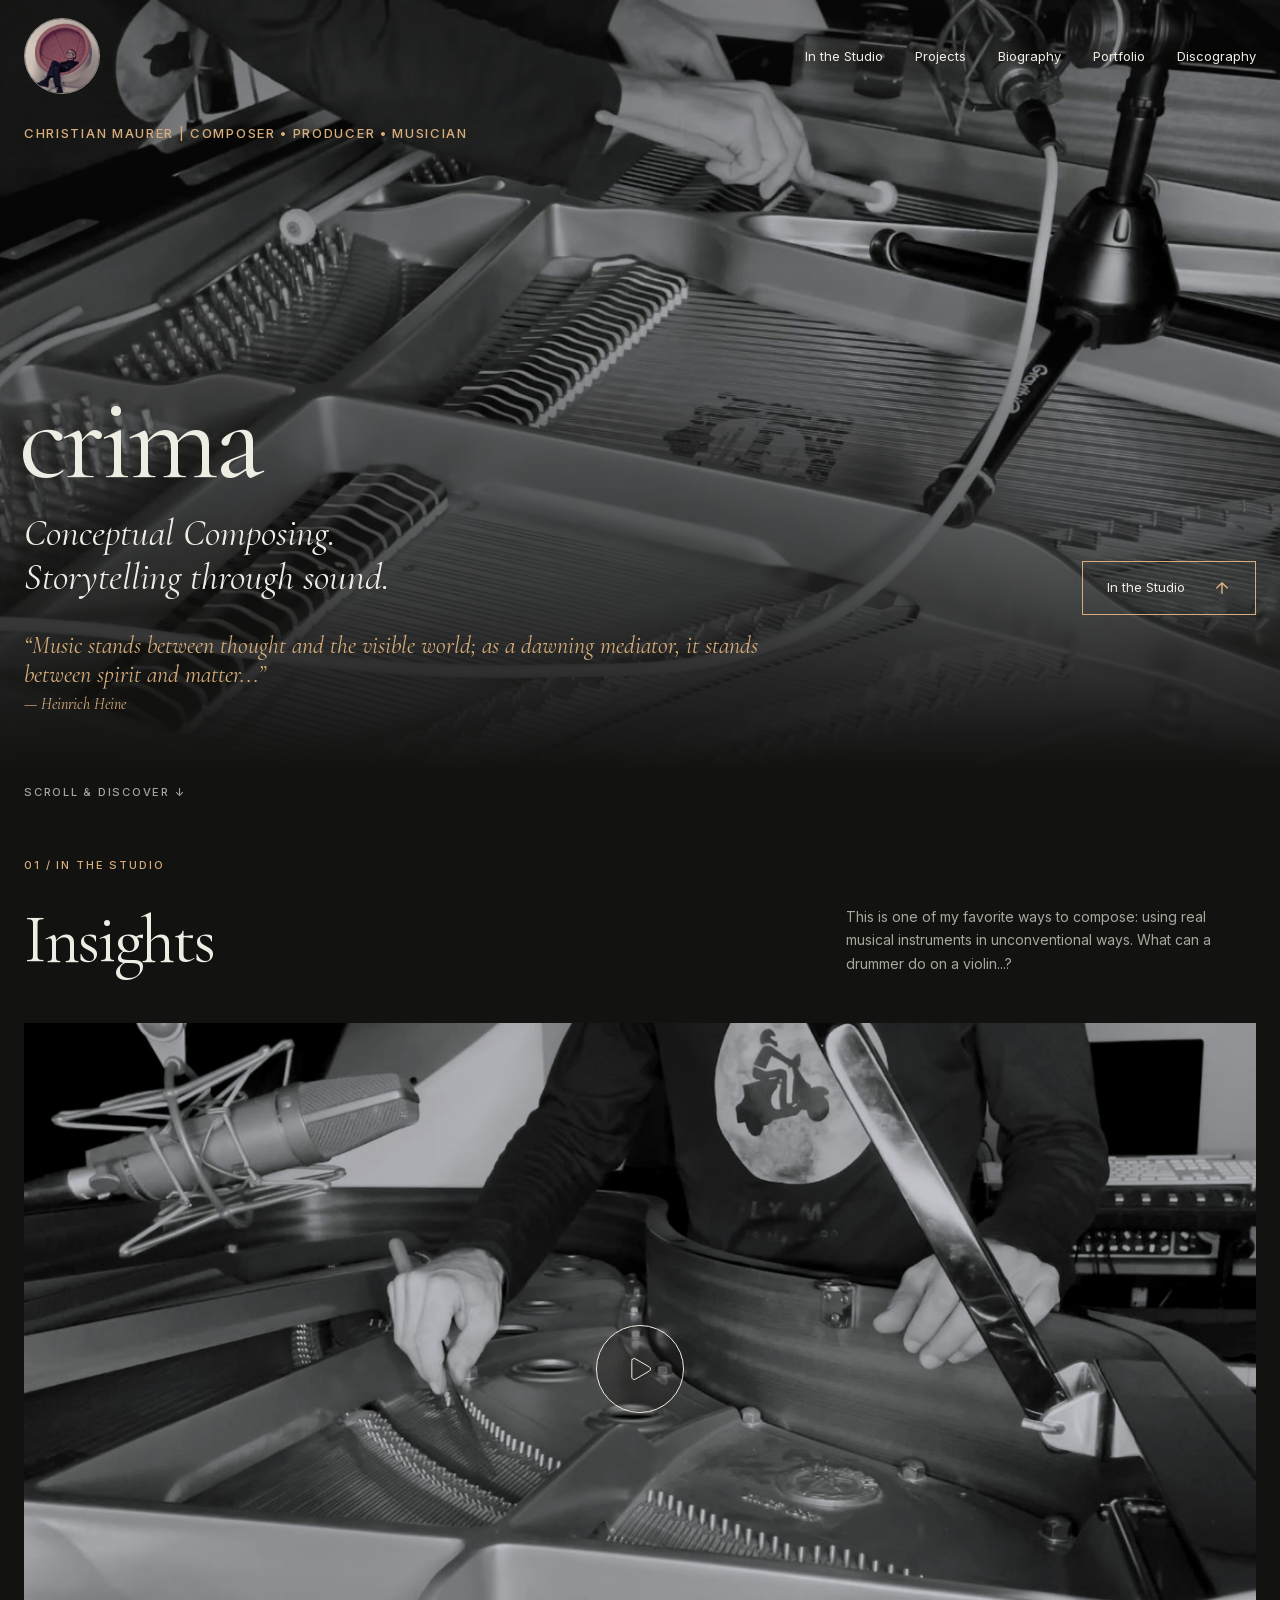
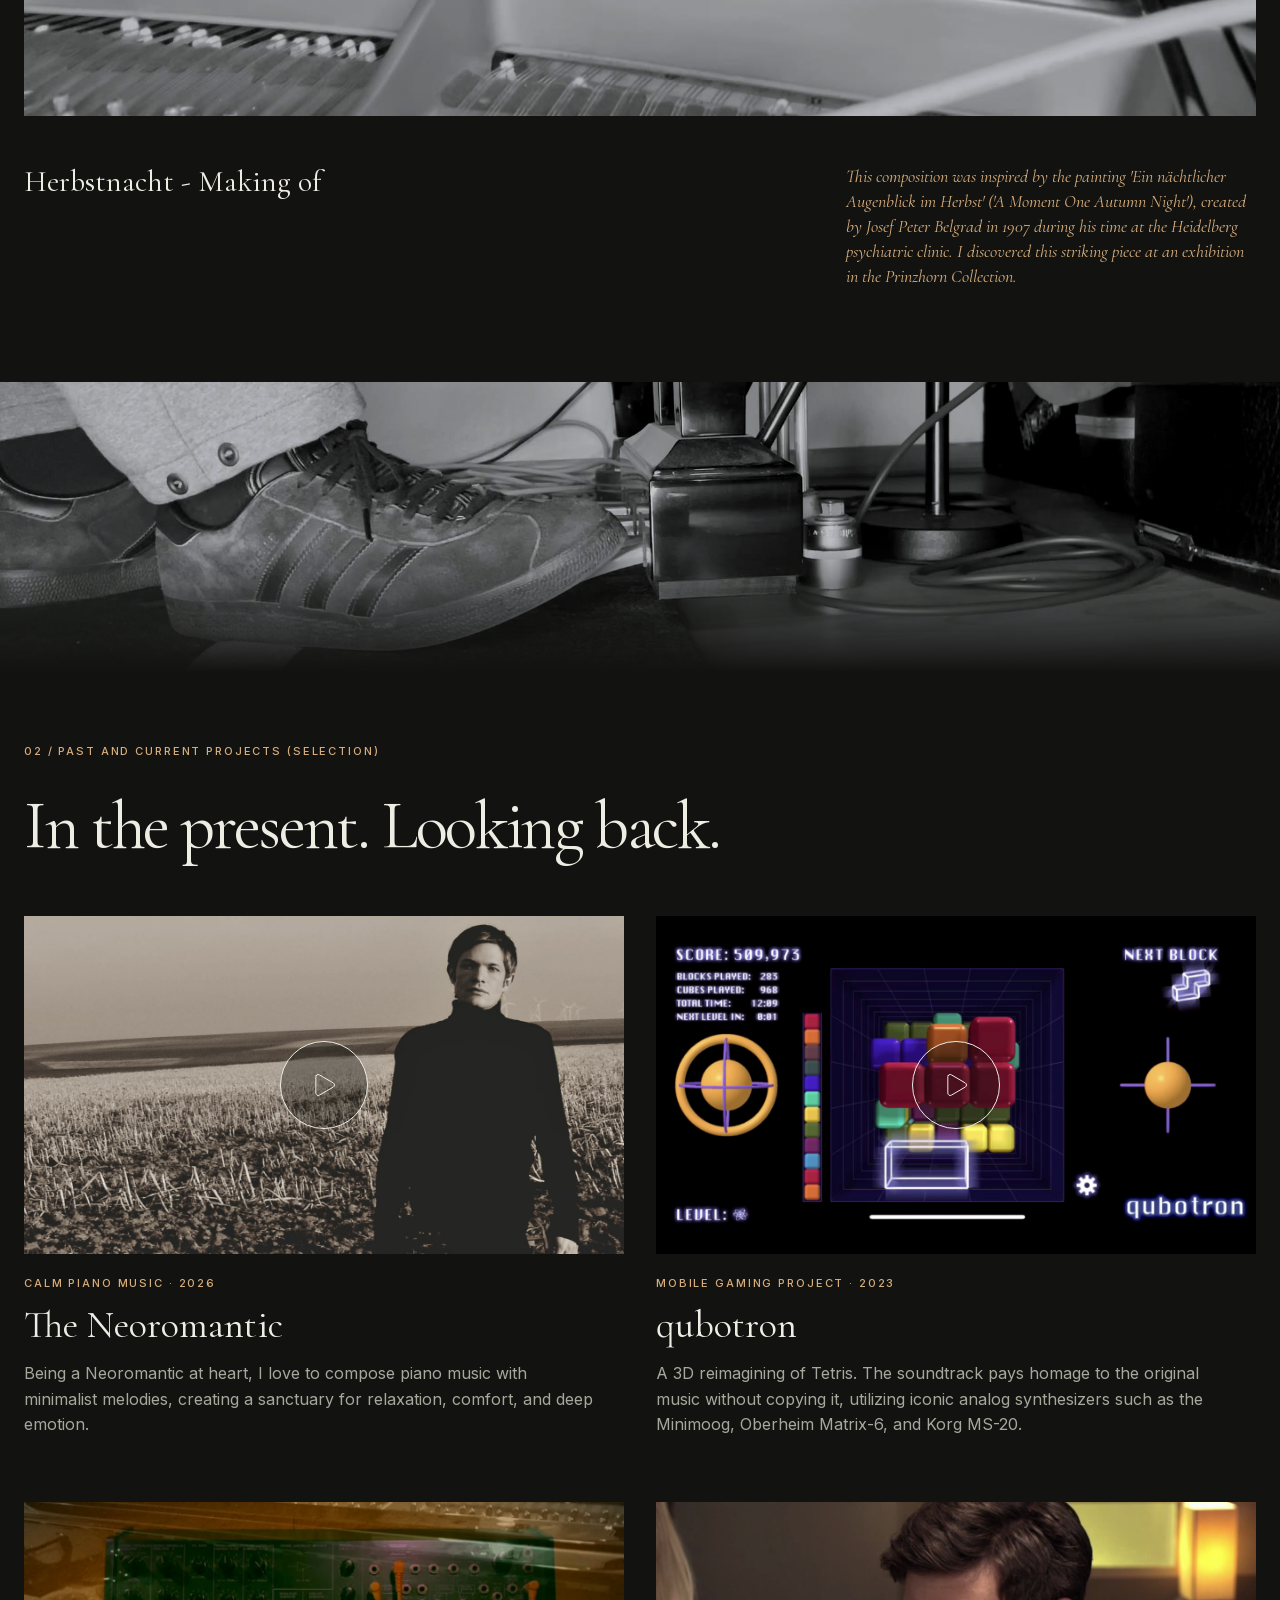
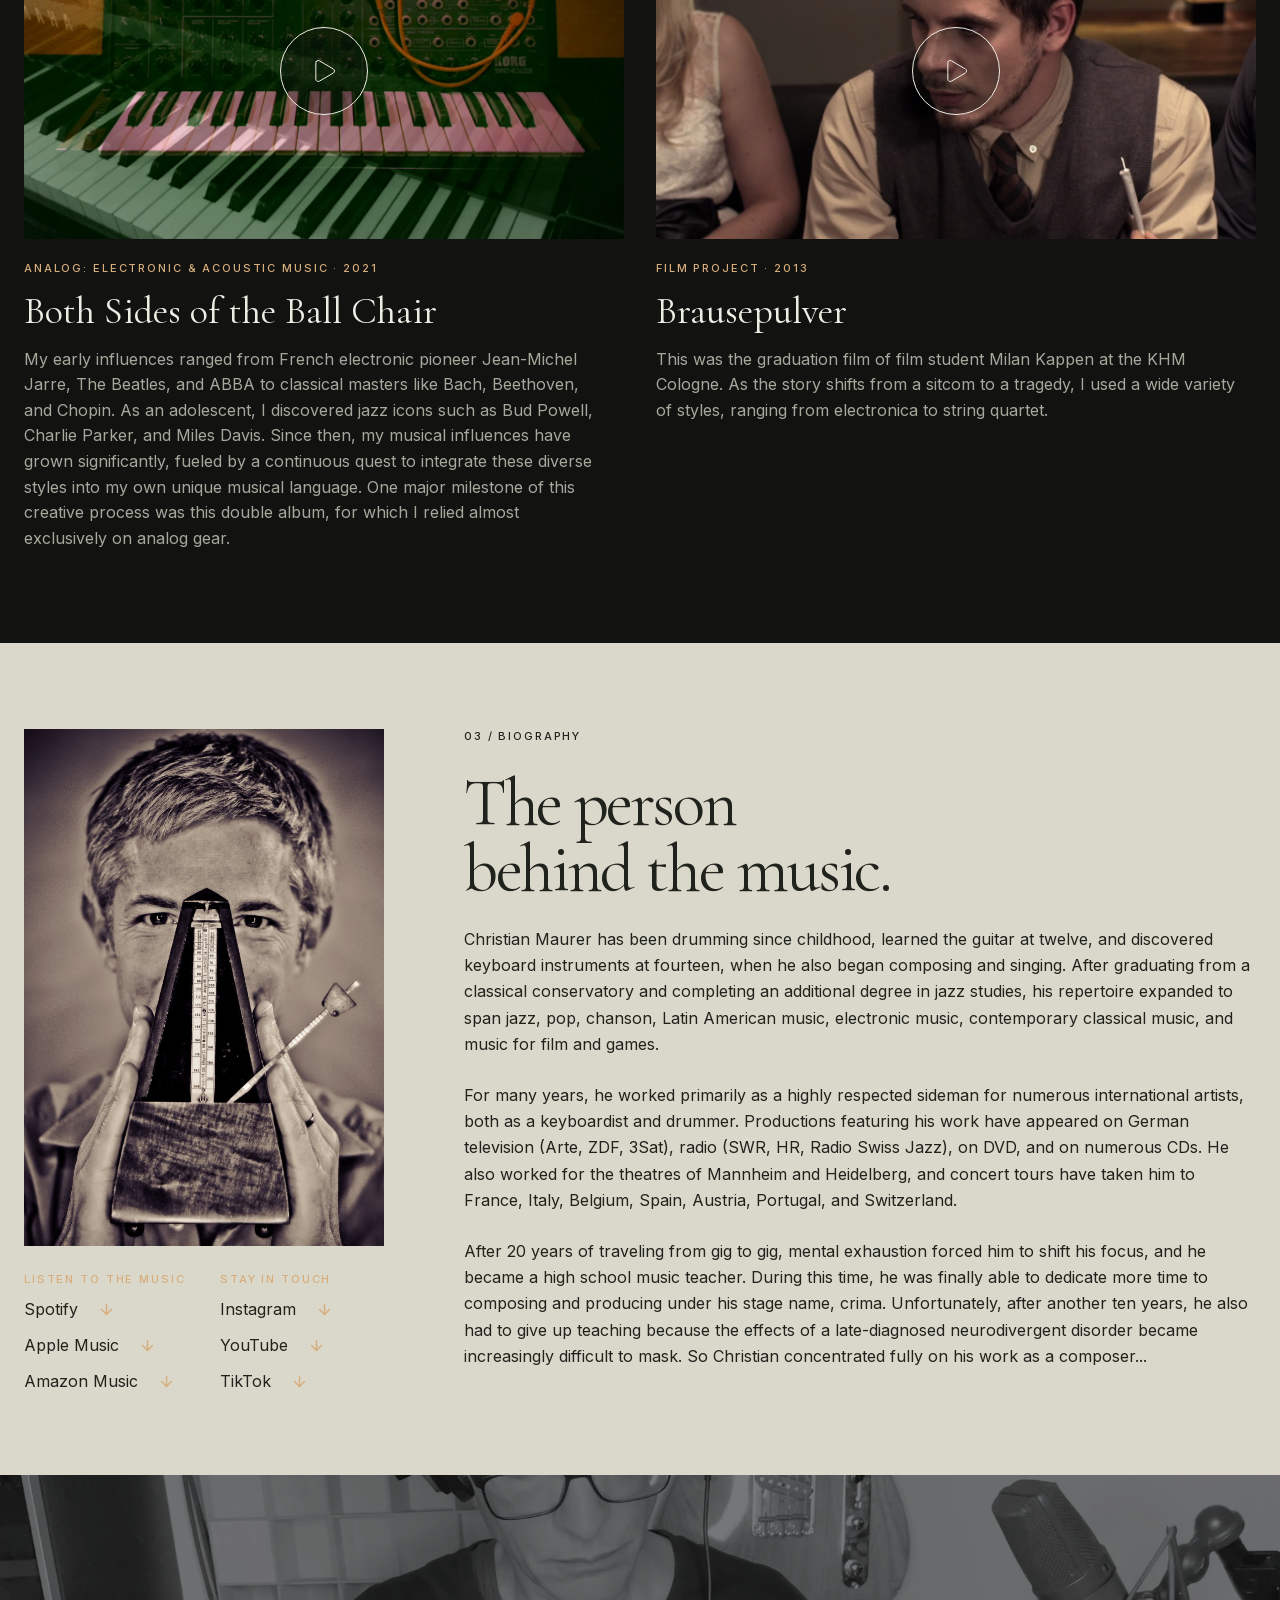
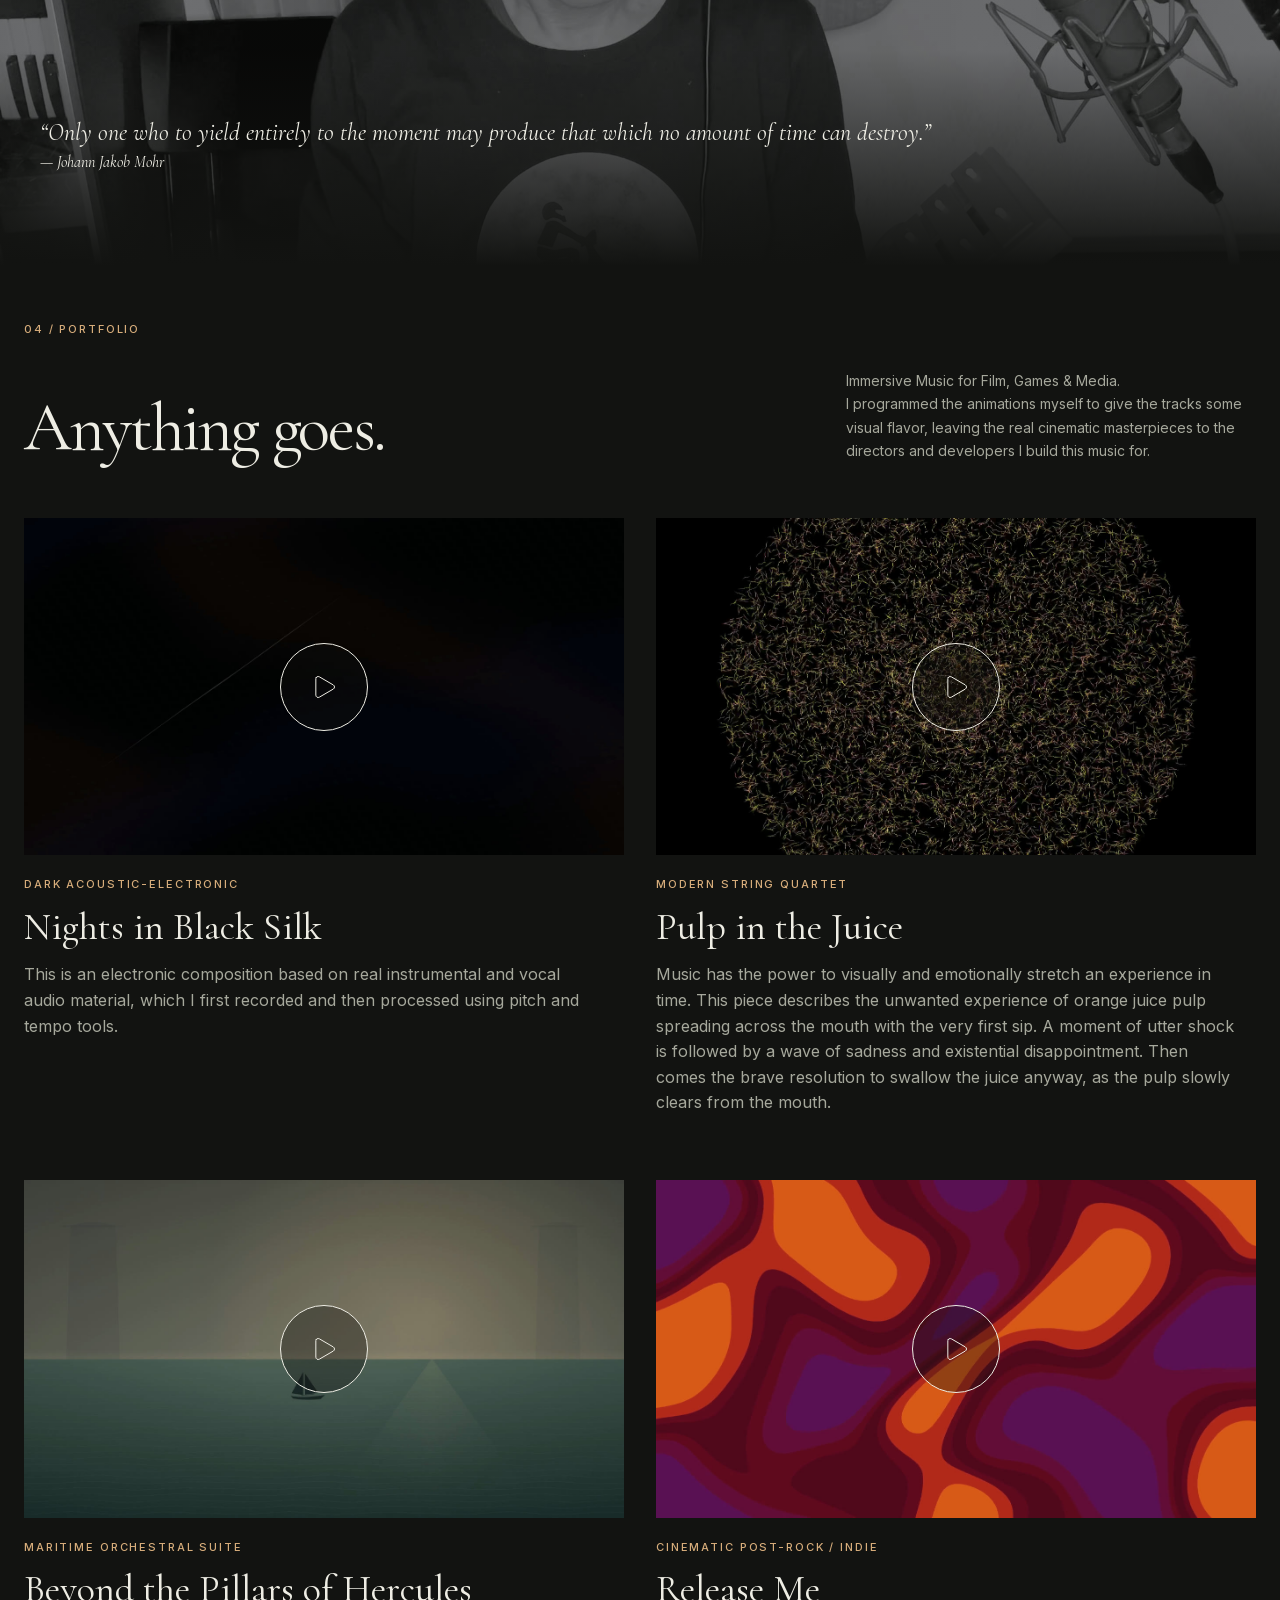
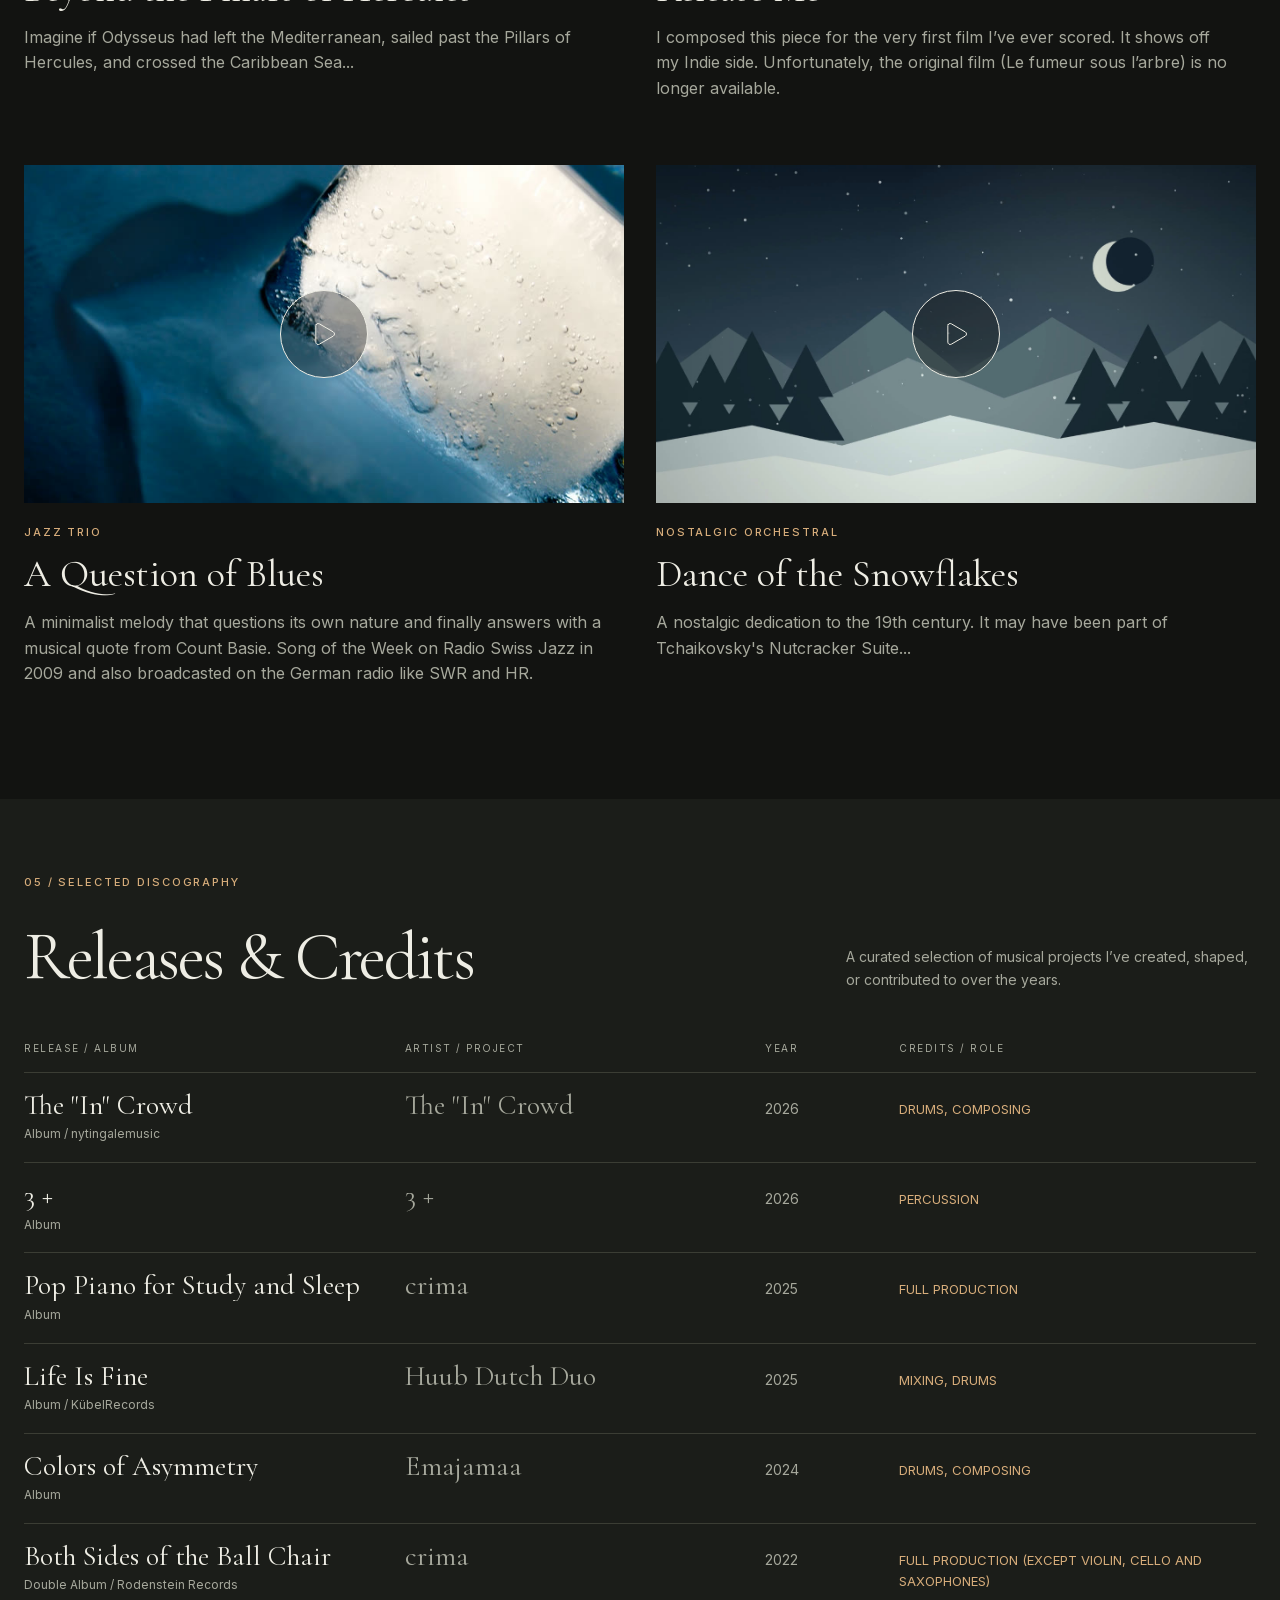
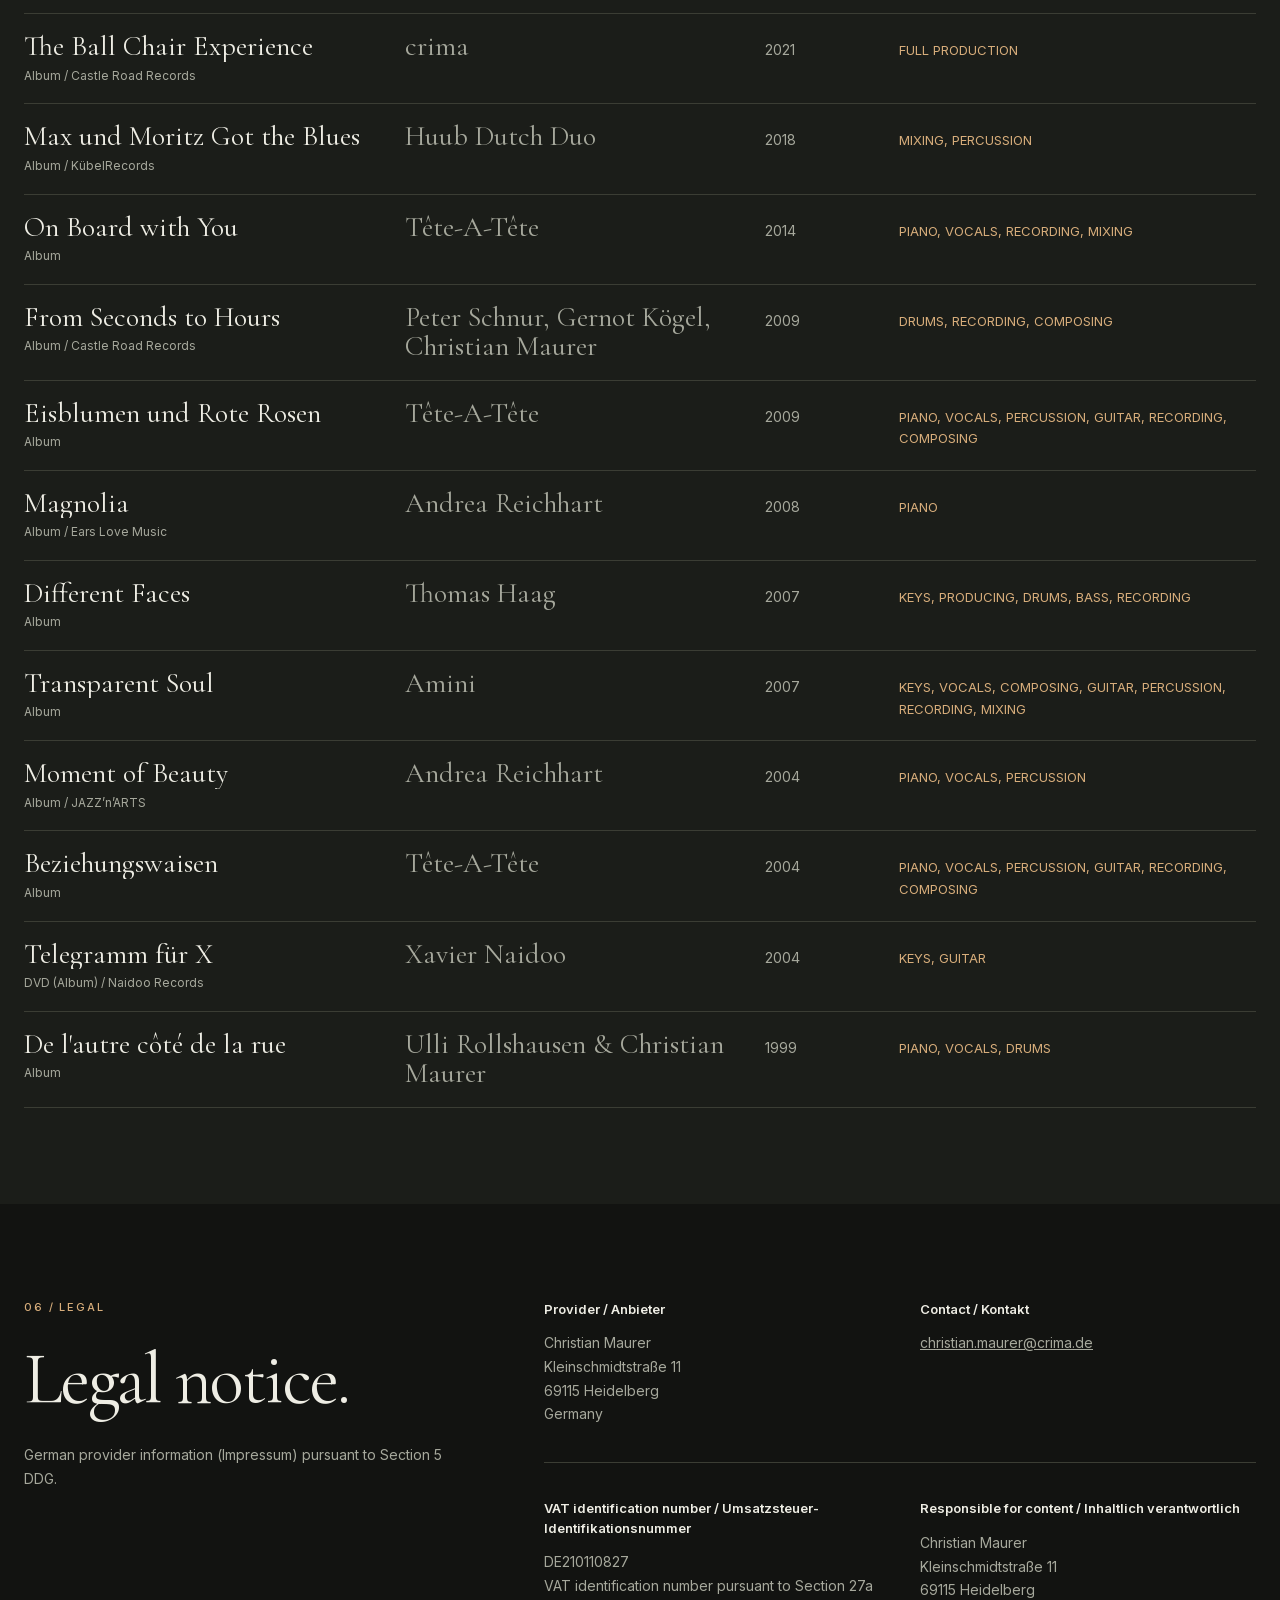
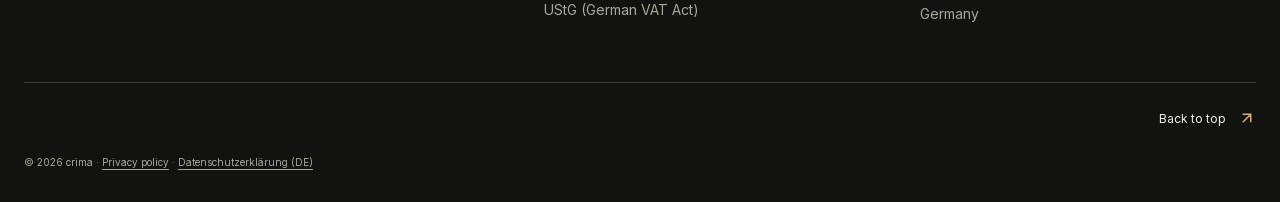
==== commit 428f32ed: "Update first portfolio project title Replace the dash in the portfolio description with a comma.  " ====
--- a/index.html
+++ b/index.html
@@ -281,7 +281,7 @@
             </div>
             <div class="section-heading__body">
               <h2 id="works-title">Anything goes.</h2>
-              <p class="section-heading__summary">Immersive Music for Film, Games &amp; Media.<br>I programmed the animations myself to give the tracks some visual flavor—leaving the real cinematic masterpieces to the directors and developers I build this music for.</p>
+              <p class="section-heading__summary">Immersive Music for Film, Games &amp; Media.<br>I programmed the animations myself to give the tracks some visual flavor, leaving the real cinematic masterpieces to the directors and developers I build this music for.</p>
             </div>
           </div>
 
@@ -292,13 +292,13 @@
                   class="video-card__embed"
                   src="about:blank"
                   data-src="https://www.youtube-nocookie.com/embed/XMqXeqB0HBg?si=u_eYEG1kHbE5R2Sp"
-                  title="Night in Black Silk — Dark Acoustic-Electronic"
-                  loading="lazy"
-                  referrerpolicy="strict-origin-when-cross-origin"
-                  allow="accelerometer; autoplay; clipboard-write; encrypted-media; gyroscope; picture-in-picture; web-share"
-                  allowfullscreen
-                ></iframe>
-                <button class="video-card__poster" type="button" aria-label="Night in Black Silk abspielen">
+                  title="Nights in Black Silk — Dark Acoustic-Electronic"
+                  loading="lazy"
+                  referrerpolicy="strict-origin-when-cross-origin"
+                  allow="accelerometer; autoplay; clipboard-write; encrypted-media; gyroscope; picture-in-picture; web-share"
+                  allowfullscreen
+                ></iframe>
+                <button class="video-card__poster" type="button" aria-label="Nights in Black Silk abspielen">
                   <img class="video-card__poster-image" src="assets/night-in-black-silk-thumbnail.jpg" alt="">
                   <span class="video-card__poster-play" aria-hidden="true">
                     <img src="assets/play.svg" alt="" width="28" height="28">
@@ -307,7 +307,7 @@
               </figure>
               <div class="project-card__copy">
                 <p class="eyebrow accent">Dark Acoustic-Electronic</p>
-                <h3>Night in Black Silk</h3>
+                <h3>Nights in Black Silk</h3>
                 <p>This is an electronic composition based on real instrumental and vocal audio material, which I first recorded and then processed using pitch and tempo tools.</p>
               </div>
             </article>
